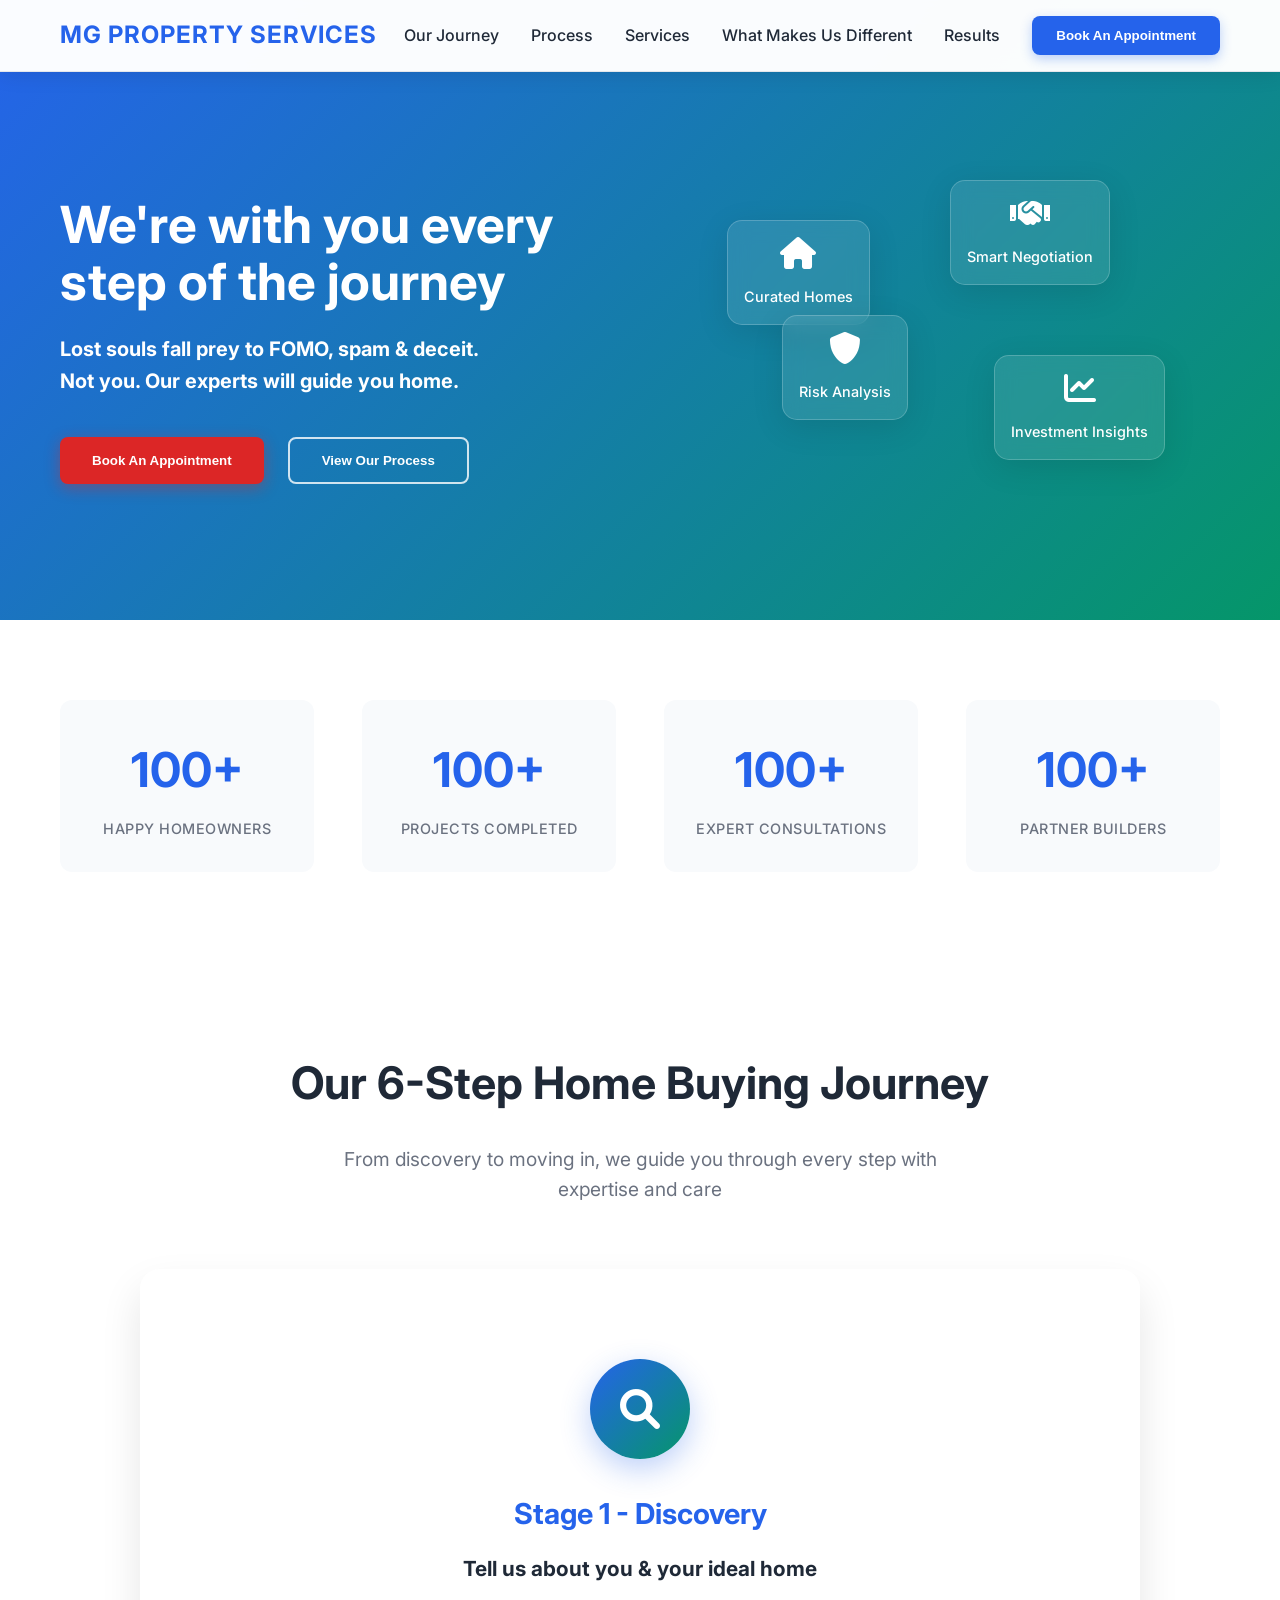
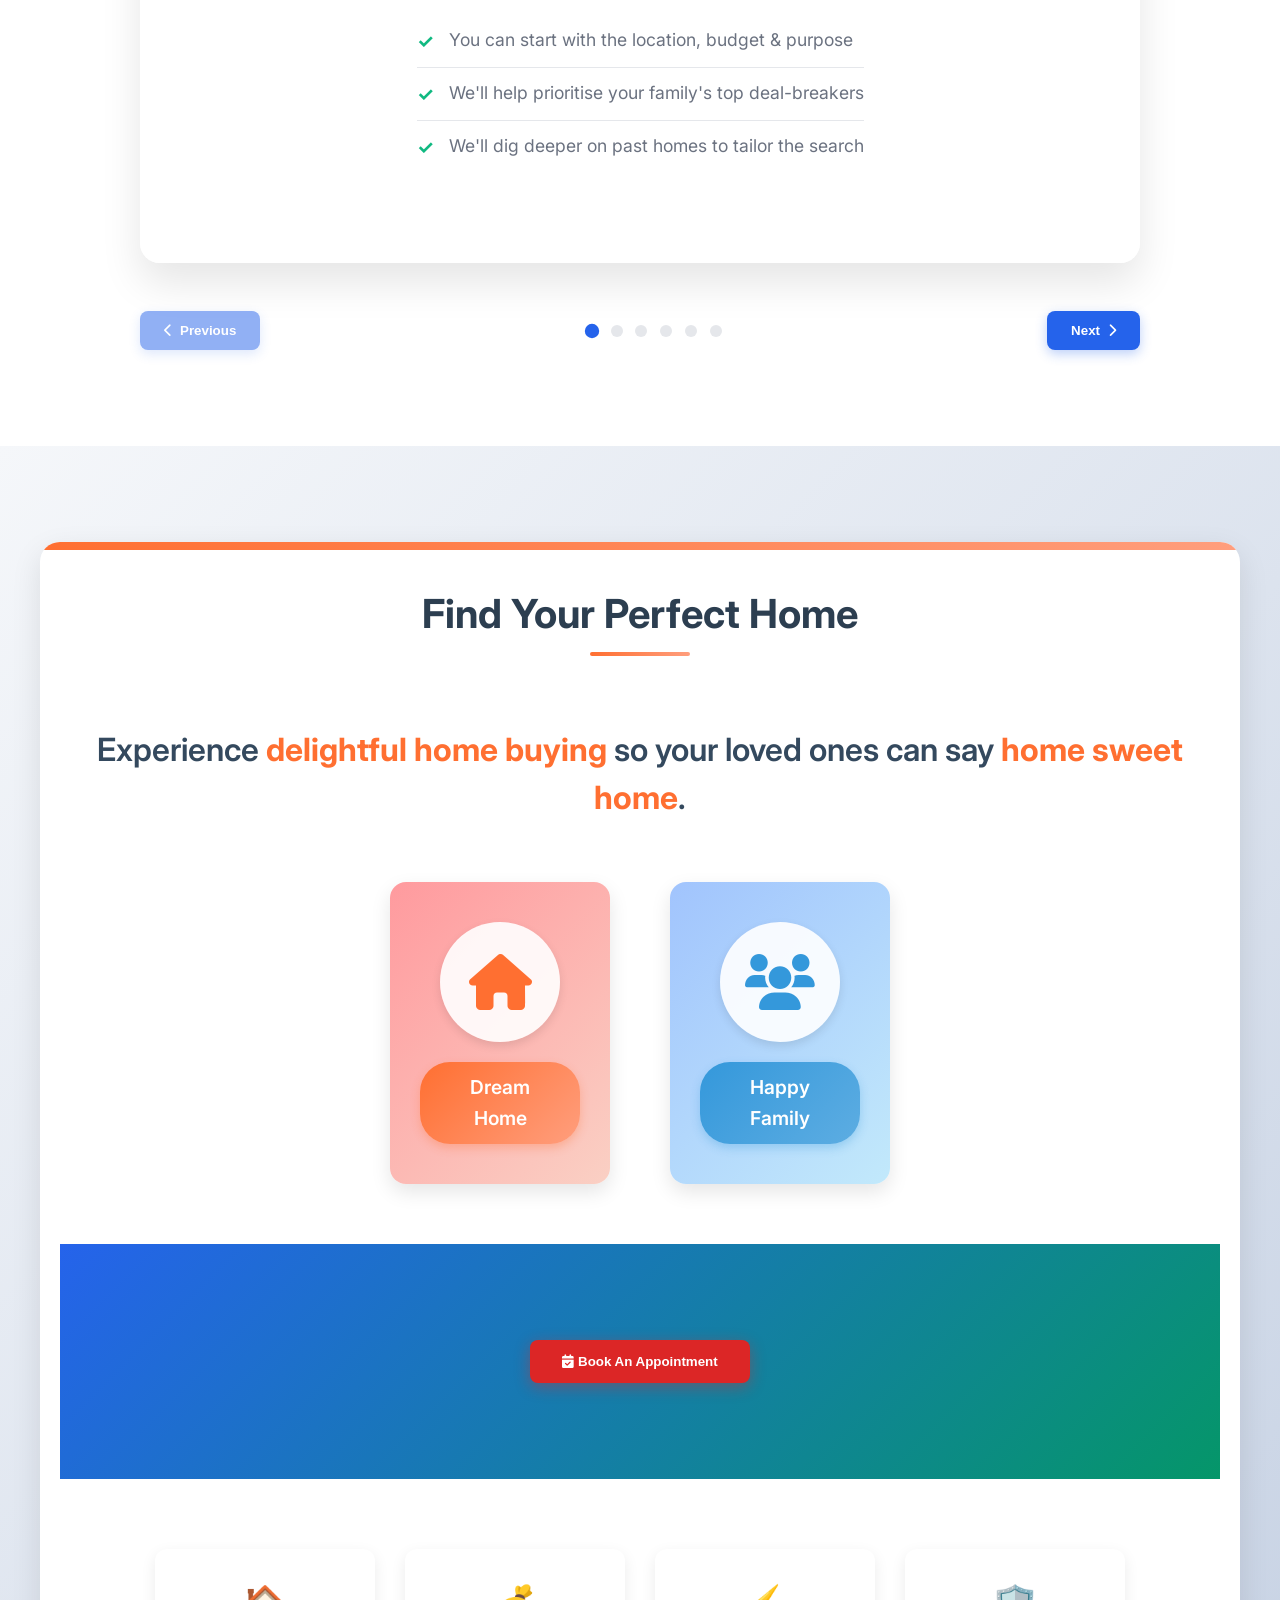
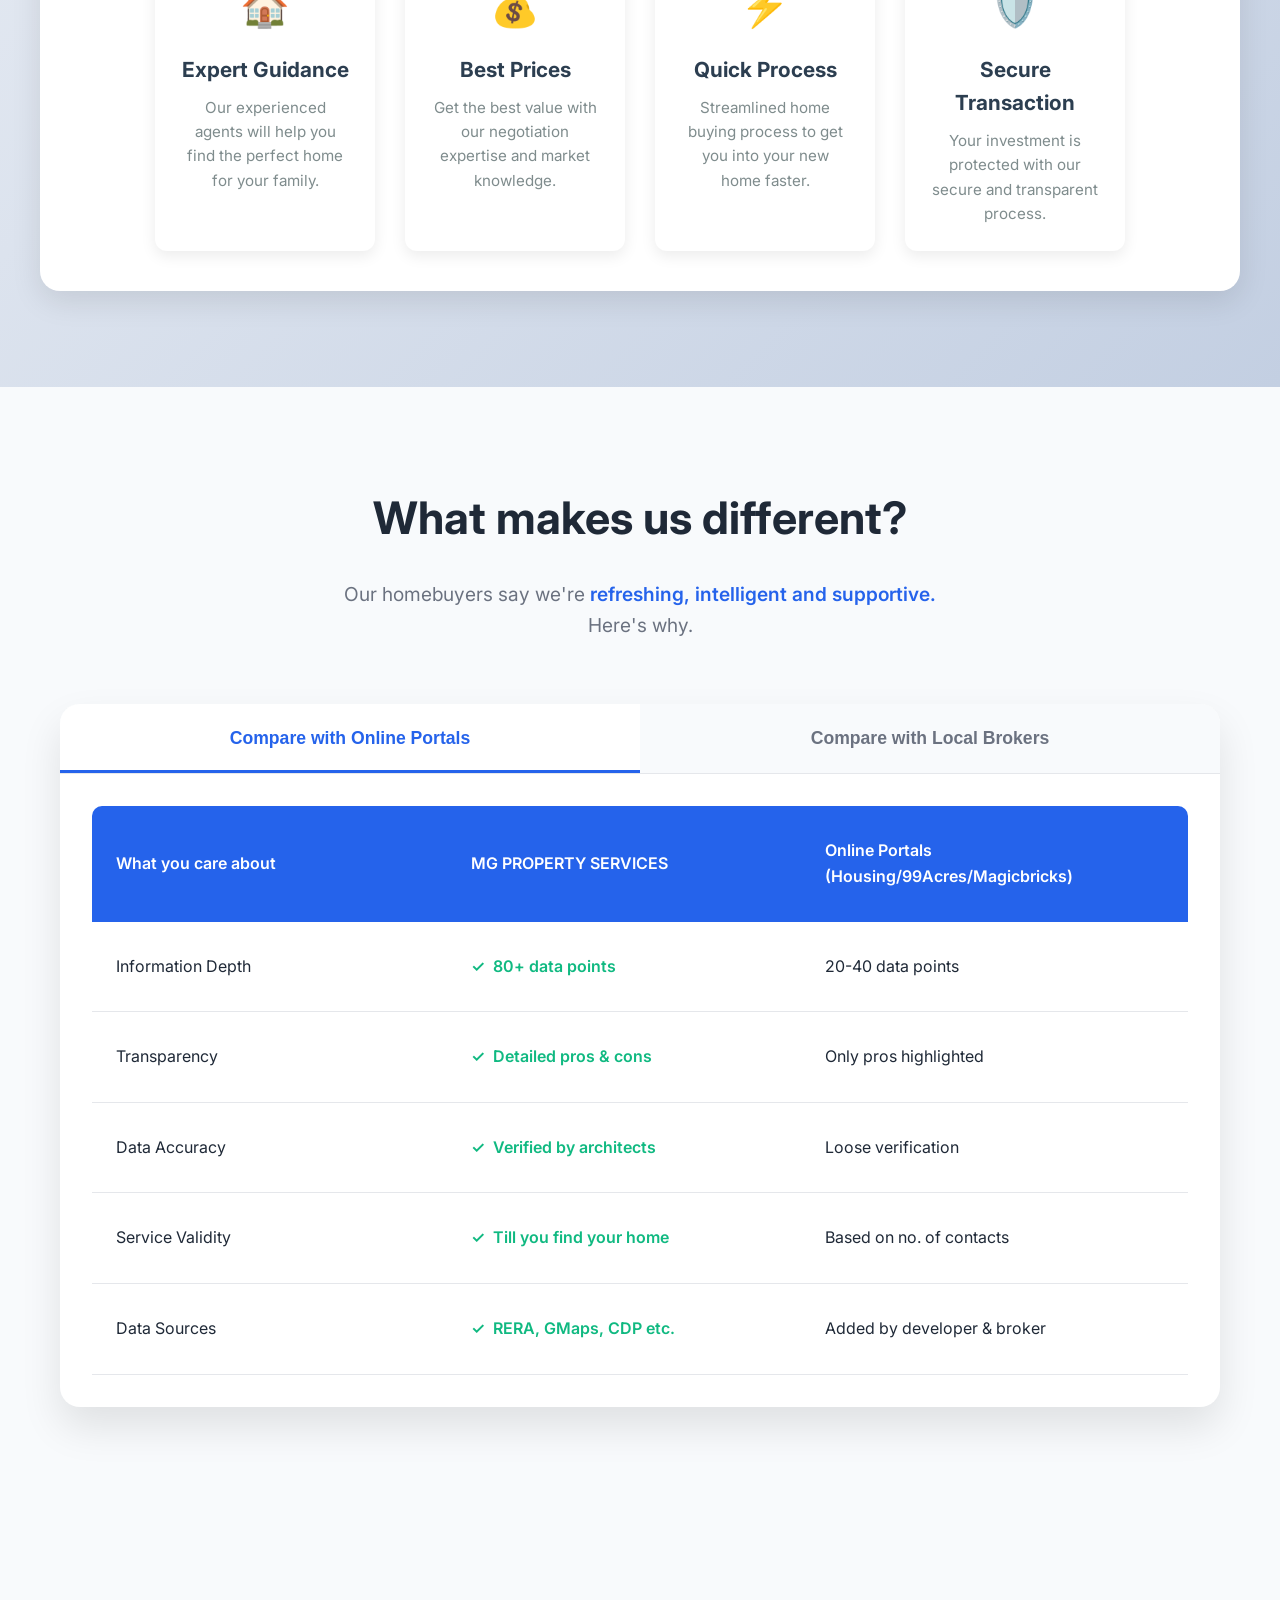
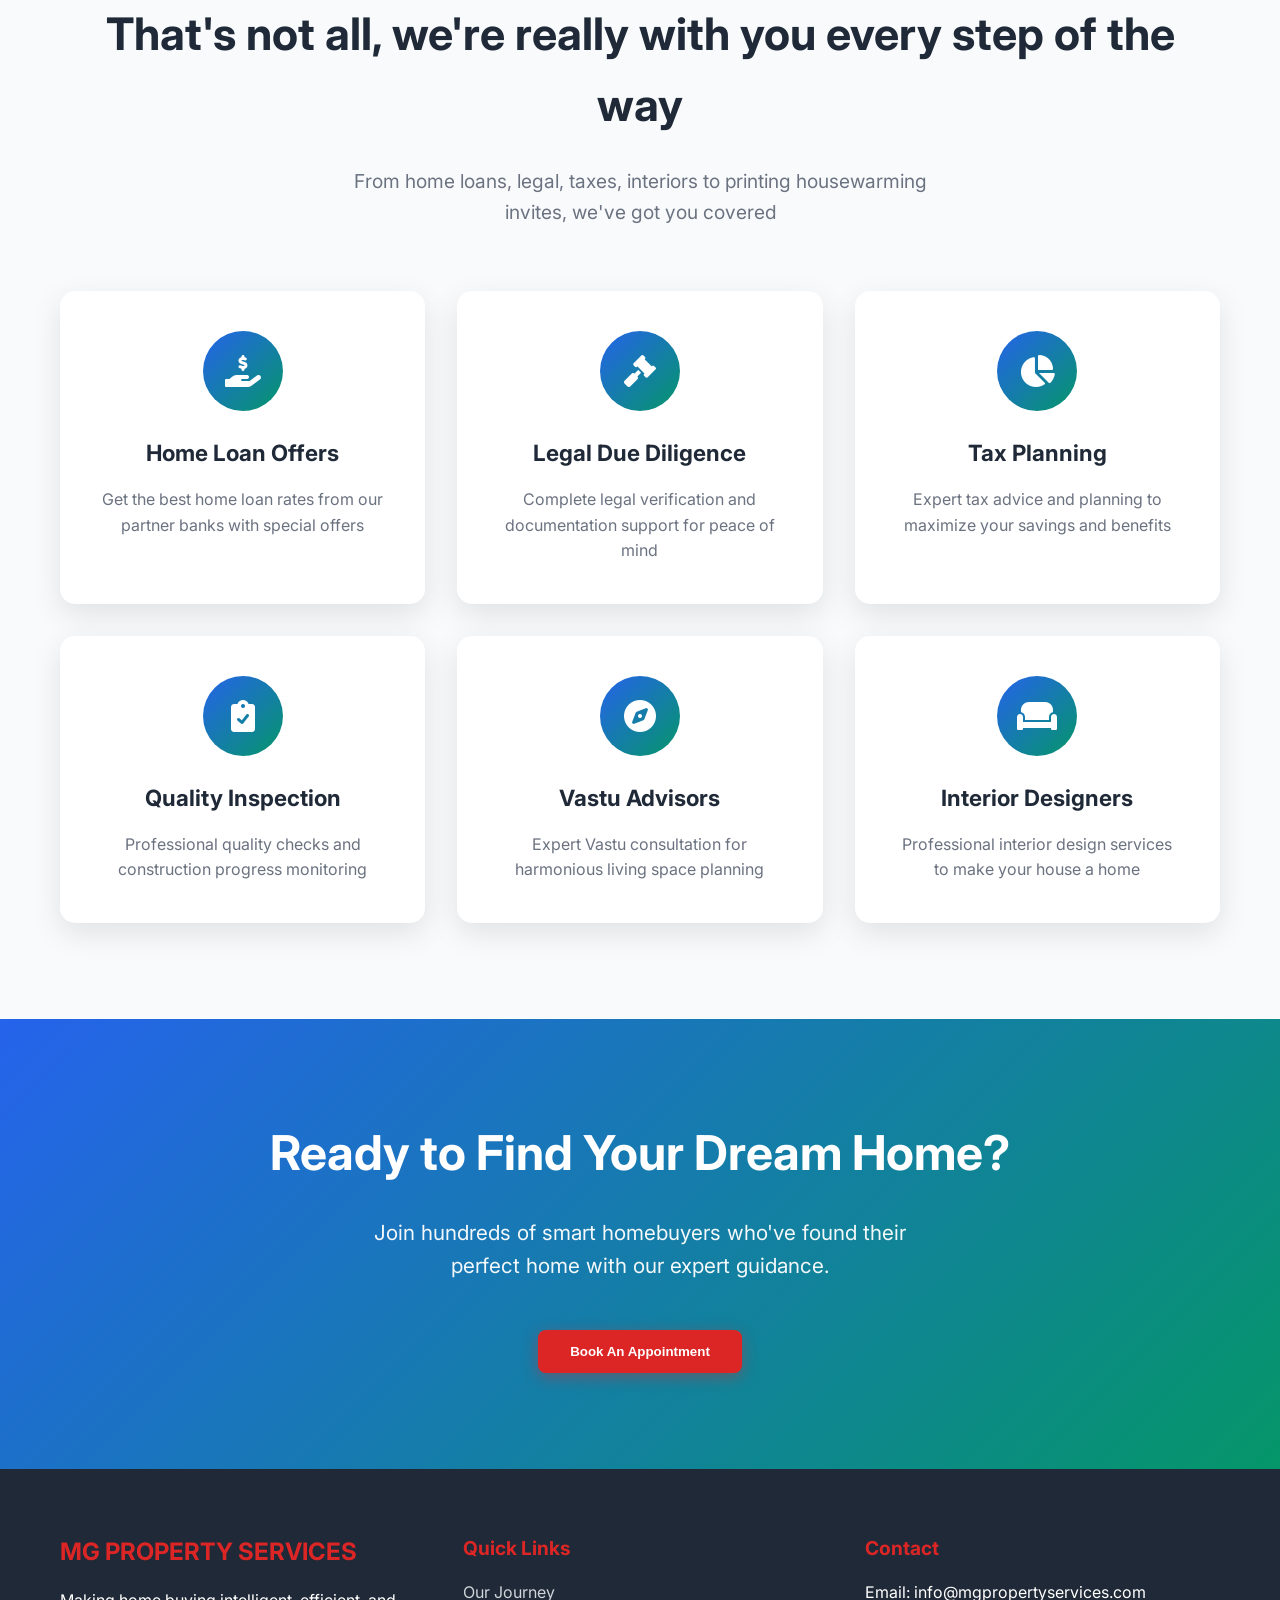
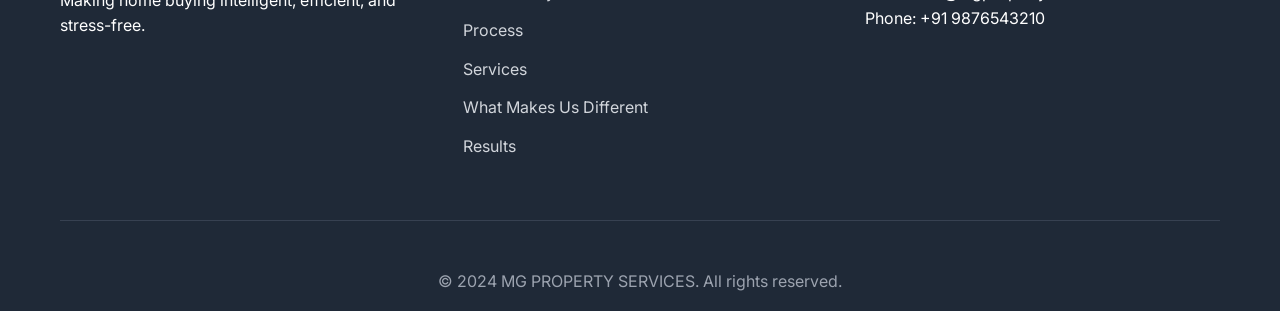
==== index.html @ f73dac8d "Add files via upload" ====
<!DOCTYPE html>
<html lang="en">
<head>
    <meta charset="UTF-8">
    <meta name="viewport" content="width=device-width, initial-scale=1.0">
    <title>MG Property Services | Intelligent Home Buying</title>
    <link rel="stylesheet" href="styles.css">
    <link href="https://fonts.googleapis.com/css2?family=Inter:wght@300;400;500;600;700&display=swap" rel="stylesheet">
    <link rel="stylesheet" href="https://cdnjs.cloudflare.com/ajax/libs/font-awesome/6.0.0/css/all.min.css">
</head>
<body>
    <!-- Navigation -->
    <nav class="navbar">
        <div class="nav-container">
            <div class="nav-logo">
                <span>MG PROPERTY SERVICES</span>
            </div>
            <div class="nav-menu">
                <a href="#journey" class="nav-link">Our Journey</a>
                <a href="#stages" class="nav-link">Process</a>
                <a href="#services" class="nav-link">Services</a>
                <a href="#difference" class="nav-link">What Makes Us Different</a>
                <a href="#metrics" class="nav-link">Results</a>
                <button class="nav-button" onclick="scrollToBooking()">Book An Appointment</button>
            </div>
            <div class="hamburger">
                <span></span>
                <span></span>
                <span></span>
            </div>
        </div>
    </nav>

    <!-- Hero Section -->
    <section class="hero">
        <div class="hero-container">
            <div class="hero-content">
                <h1 class="hero-title">
                    <strong>We're with you every step of the journey</strong>
                </h1>
                <p class="hero-subtitle">
                    <strong>Lost souls fall prey to FOMO, spam & deceit.<br>Not you. Our experts will guide you home.</strong>
                </p>
                <div class="hero-buttons">
                    <button class="btn-primary" onclick="scrollToBooking()">Book An Appointment</button>
                    <button class="btn-secondary" onclick="scrollToStages()">View Our Process</button>
                </div>
            </div>
            <div class="hero-visual">
                <div class="floating-elements">
                    <div class="floating-element element-1">
                        <i class="fas fa-home"></i>
                        <span>Curated Homes</span>
                    </div>
                    <div class="floating-element element-2">
                        <i class="fas fa-handshake"></i>
                        <span>Smart Negotiation</span>
                    </div>
                    <div class="floating-element element-3">
                        <i class="fas fa-shield-alt"></i>
                        <span>Risk Analysis</span>
                    </div>
                    <div class="floating-element element-4">
                        <i class="fas fa-chart-line"></i>
                        <span>Investment Insights</span>
                    </div>
                </div>
            </div>
        </div>
    </section>

    <!-- Trust Metrics -->
    <section id="metrics" class="trust-metrics">
        <div class="metrics-container">
            <div class="metric-item">
                <h3>100+</h3>
                <p>Happy Homeowners</p>
            </div>
            <div class="metric-item">
                <h3>100+</h3>
                <p>Projects Completed</p>
            </div>
            <div class="metric-item">
                <h3>100+</h3>
                <p>Expert Consultations</p>
            </div>
            <div class="metric-item">
                <h3>100+</h3>
                <p>Partner Builders</p>
            </div>
        </div>
    </section>

    <!-- Process Stages Section -->
    <section id="stages" class="stages-section">
        <div class="container">
            <div class="stages-header">
                <h2 class="section-title"><strong>Our 6-Step Home Buying Journey</strong></h2>
                <p class="section-subtitle">
                    From discovery to moving in, we guide you through every step with expertise and care
                </p>
            </div>

            <div class="stages-slider">
                <div class="slider-container">
                    <div class="slider-track">
                        <!-- Stage 1 -->
                        <div class="stage-card active">
                            <div class="stage-icon">
                                <i class="fas fa-search"></i>
                            </div>
                            <h3><strong>Stage 1 - Discovery</strong></h3>
                            <p><strong>Tell us about you & your ideal home</strong></p>
                            <ul>
                                <li>You can start with the location, budget & purpose</li>
                                <li>We'll help prioritise your family's top deal-breakers</li>
                                <li>We'll dig deeper on past homes to tailor the search</li>
                            </ul>
                        </div>

                        <!-- Stage 2 -->
                        <div class="stage-card">
                            <div class="stage-icon">
                                <i class="fas fa-list-alt"></i>
                            </div>
                            <h3><strong>Stage 2 - Shortlisting</strong></h3>
                            <p><strong>Cherry-pick from curated options</strong></p>
                            <ul>
                                <li>Explore homes sorted by location, builder & budget</li>
                                <li>Get insights on areas, return potential & floor plans</li>
                                <li>Cherry-pick the ones you like & book guided visits</li>
                            </ul>
                        </div>

                        <!-- Stage 3 -->
                        <div class="stage-card">
                            <div class="stage-icon">
                                <i class="fas fa-eye"></i>
                            </div>
                            <h3><strong>Stage 3 - Site visits</strong></h3>
                            <p><strong>Visit sites with our market wizards</strong></p>
                            <ul>
                                <li>Get free pick & drop services from your doorstep</li>
                                <li>Assess the project, builder & areas with our wizards</li>
                                <li>Get latest pricing, availability, offers & legal terms</li>
                            </ul>
                        </div>

                        <!-- Stage 4 -->
                        <div class="stage-card">
                            <div class="stage-icon">
                                <i class="fas fa-chart-bar"></i>
                            </div>
                            <h3><strong>Stage 4 - Analysis</strong></h3>
                            <p><strong>Foresee design, legal & financial risks</strong></p>
                            <ul>
                                <li>Spot what others overlook, including:</li>
                                <li>Lighting & Ventilation / Vastu Analysis</li>
                                <li>Builder Pedigree / Construction Delays</li>
                                <li>Hidden Costs / Legal Troubles</li>
                            </ul>
                        </div>

                        <!-- Stage 5 -->
                        <div class="stage-card">
                            <div class="stage-icon">
                                <i class="fas fa-handshake"></i>
                            </div>
                            <h3><strong>Stage 5 - Negotiation</strong></h3>
                            <p><strong>Negotiate & seal the deal confidently</strong></p>
                            <ul>
                                <li>Armed with insights & risk assessments, we will:</li>
                                <li>Negotiate on your behalf</li>
                                <li>Secure the best possible offer</li>
                                <li>Ensure you book with total peace of mind</li>
                            </ul>
                        </div>

                        <!-- Stage 6 -->
                        <div class="stage-card">
                            <div class="stage-icon">
                                <i class="fas fa-home"></i>
                            </div>
                            <h3><strong>Stage 6 - Home sweet Home</strong></h3>
                            <p><strong>Connect with financial & legal experts</strong></p>
                            <ul>
                                <li>Our trusted experts handle:</li>
                                <li>Title and encumbrance checks</li>
                                <li>Agreement reviews</li>
                                <li>Loan offers & more</li>
                            </ul>
                        </div>
                    </div>
                </div>

                <div class="slider-controls">
                    <button class="slider-btn prev-btn">
                        <i class="fas fa-chevron-left"></i> Previous
                    </button>
                    
                    <div class="slider-dots">
                        <span class="dot active" data-slide="0"></span>
                        <span class="dot" data-slide="1"></span>
                        <span class="dot" data-slide="2"></span>
                        <span class="dot" data-slide="3"></span>
                        <span class="dot" data-slide="4"></span>
                        <span class="dot" data-slide="5"></span>
                    </div>
                    
                    <button class="slider-btn next-btn">
                        Next <i class="fas fa-chevron-right"></i>
                    </button>
                </div>
            </div>
        </div>
    </section>

    <!-- Home Buying Experience Section -->
    <section class="home-experience-section">
        <div class="container">
            <h1><strong>Find Your Perfect Home</strong></h1>
            
            <div class="main-text">
                Experience <span class="highlight">delightful home buying</span> so your loved ones can say <span class="highlight">home sweet home</span>.
            </div>
            
            <div class="icons-section">
                <!-- Dream Home Card -->
                <div class="dream-home-card">
                    <div class="dream-home-icon">
                        <i class="fas fa-home"></i>
                    </div>
                    <div class="dream-home-label">Dream Home</div>
                </div>
                
                <!-- Happy Family Card -->
                <div class="happy-family-card">
                    <div class="happy-family-icon">
                        <i class="fas fa-users"></i>
                    </div>
                    <div class="happy-family-label">Happy Family</div>
                </div>
            </div>
            
            <div class="cta-section">
                <button class="btn-primary large" onclick="scrollToBooking()">
                    <i class="fas fa-calendar-check"></i> Book An Appointment
                </button>
            </div>
            
            <div class="benefits">
                <div class="benefit-card">
                    <div class="benefit-icon">🏠</div>
                    <h3><strong>Expert Guidance</strong></h3>
                    <p>Our experienced agents will help you find the perfect home for your family.</p>
                </div>
                
                <div class="benefit-card">
                    <div class="benefit-icon">💰</div>
                    <h3><strong>Best Prices</strong></h3>
                    <p>Get the best value with our negotiation expertise and market knowledge.</p>
                </div>
                
                <div class="benefit-card">
                    <div class="benefit-icon">⚡</div>
                    <h3><strong>Quick Process</strong></h3>
                    <p>Streamlined home buying process to get you into your new home faster.</p>
                </div>
                
                <div class="benefit-card">
                    <div class="benefit-icon">🛡️</div>
                    <h3><strong>Secure Transaction</strong></h3>
                    <p>Your investment is protected with our secure and transparent process.</p>
                </div>
            </div>
        </div>
    </section>

    <!-- What Makes Us Different -->
    <section id="difference" class="difference-section">
        <div class="container">
            <div class="difference-header">
                <h2 class="section-title"><strong>What makes us different?</strong></h2>
                <p class="section-subtitle">
                    Our homebuyers say we're <span class="highlight-text">refreshing, intelligent and supportive.</span> Here's why.
                </p>
            </div>

            <div class="comparison-tabs">
                <div class="tab-buttons">
                    <button class="tab-btn active" data-tab="online-portals">Compare with Online Portals</button>
                    <button class="tab-btn" data-tab="local-brokers">Compare with Local Brokers</button>
                </div>

                <!-- Online Portals Comparison -->
                <div class="tab-content active" id="online-portals">
                    <div class="comparison-table">
                        <div class="table-header">
                            <div class="table-cell">What you care about</div>
                            <div class="table-cell">MG PROPERTY SERVICES</div>
                            <div class="table-cell">Online Portals (Housing/99Acres/Magicbricks)</div>
                        </div>
                        <div class="table-row">
                            <div class="table-cell">Information Depth</div>
                            <div class="table-cell highlight">80+ data points</div>
                            <div class="table-cell">20-40 data points</div>
                        </div>
                        <div class="table-row">
                            <div class="table-cell">Transparency</div>
                            <div class="table-cell highlight">Detailed pros & cons</div>
                            <div class="table-cell">Only pros highlighted</div>
                        </div>
                        <div class="table-row">
                            <div class="table-cell">Data Accuracy</div>
                            <div class="table-cell highlight">Verified by architects</div>
                            <div class="table-cell">Loose verification</div>
                        </div>
                        <div class="table-row">
                            <div class="table-cell">Service Validity</div>
                            <div class="table-cell highlight">Till you find your home</div>
                            <div class="table-cell">Based on no. of contacts</div>
                        </div>
                        <div class="table-row">
                            <div class="table-cell">Data Sources</div>
                            <div class="table-cell highlight">RERA, GMaps, CDP etc.</div>
                            <div class="table-cell">Added by developer & broker</div>
                        </div>
                    </div>
                </div>

                <!-- Local Brokers Comparison -->
                <div class="tab-content" id="local-brokers">
                    <div class="comparison-table">
                        <div class="table-header">
                            <div class="table-cell">What you care about</div>
                            <div class="table-cell">MG PROPERTY SERVICES</div>
                            <div class="table-cell">Local Brokers</div>
                        </div>
                        <div class="table-row">
                            <div class="table-cell">Sales Practices</div>
                            <div class="table-cell highlight">Consultative, no pressure</div>
                            <div class="table-cell">High pressure sales tactics</div>
                        </div>
                        <div class="table-row">
                            <div class="table-cell">Transparency</div>
                            <div class="table-cell highlight">Detailed pros & cons</div>
                            <div class="table-cell">Only pros highlighted</div>
                        </div>
                        <div class="table-row">
                            <div class="table-cell">Project Curation</div>
                            <div class="table-cell highlight">Based on 20+ factors</div>
                            <div class="table-cell">Not curated</div>
                        </div>
                        <div class="table-row">
                            <div class="table-cell">Spam</div>
                            <div class="table-cell highlight">No spam</div>
                            <div class="table-cell">High spamming until closure</div>
                        </div>
                        <div class="table-row">
                            <div class="table-cell">Post sales support</div>
                            <div class="table-cell highlight">End-to-end support</div>
                            <div class="table-cell">None</div>
                        </div>
                        <div class="table-row">
                            <div class="table-cell">Site Visits</div>
                            <div class="table-cell highlight">Assisted by on-ground market experts</div>
                            <div class="table-cell">No market expertise</div>
                        </div>
                        <div class="table-row">
                            <div class="table-cell">Negotiation</div>
                            <div class="table-cell highlight">High leverage via insights</div>
                            <div class="table-cell">No insights to leverage</div>
                        </div>
                        <div class="table-row">
                            <div class="table-cell">In-Depth Reports</div>
                            <div class="table-cell highlight">2 complimentary Peace of Mind Reports</div>
                            <div class="table-cell">None</div>
                        </div>
                        <div class="table-row">
                            <div class="table-cell">Advisor</div>
                            <div class="table-cell highlight">Trained architects</div>
                            <div class="table-cell">Local sales people</div>
                        </div>
                    </div>
                </div>
            </div>
        </div>
    </section>

    <!-- Additional Services -->
    <section id="services" class="services-section">
        <div class="container">
            <div class="services-header">
                <h2 class="section-title"><strong>That's not all, we're really with you every step of the way</strong></h2>
                <p class="section-subtitle">
                    From home loans, legal, taxes, interiors to printing housewarming invites, we've got you covered
                </p>
            </div>
            
            <div class="services-grid">
                <div class="service-card">
                    <div class="service-icon">
                        <i class="fas fa-hand-holding-usd"></i>
                    </div>
                    <h3><strong>Home Loan Offers</strong></h3>
                    <p>Get the best home loan rates from our partner banks with special offers</p>
                </div>
                
                <div class="service-card">
                    <div class="service-icon">
                        <i class="fas fa-gavel"></i>
                    </div>
                    <h3><strong>Legal Due Diligence</strong></h3>
                    <p>Complete legal verification and documentation support for peace of mind</p>
                </div>
                
                <div class="service-card">
                    <div class="service-icon">
                        <i class="fas fa-chart-pie"></i>
                    </div>
                    <h3><strong>Tax Planning</strong></h3>
                    <p>Expert tax advice and planning to maximize your savings and benefits</p>
                </div>
                
                <div class="service-card">
                    <div class="service-icon">
                        <i class="fas fa-clipboard-check"></i>
                    </div>
                    <h3><strong>Quality Inspection</strong></h3>
                    <p>Professional quality checks and construction progress monitoring</p>
                </div>
                
                <div class="service-card">
                    <div class="service-icon">
                        <i class="fas fa-compass"></i>
                    </div>
                    <h3><strong>Vastu Advisors</strong></h3>
                    <p>Expert Vastu consultation for harmonious living space planning</p>
                </div>
                
                <div class="service-card">
                    <div class="service-icon">
                        <i class="fas fa-couch"></i>
                    </div>
                    <h3><strong>Interior Designers</strong></h3>
                    <p>Professional interior design services to make your house a home</p>
                </div>
            </div>
        </div>
    </section>

    <!-- CTA Section -->
    <section class="cta-section">
        <div class="container">
            <h2><strong>Ready to Find Your Dream Home?</strong></h2>
            <p>Join hundreds of smart homebuyers who've found their perfect home with our expert guidance.</p>
            <button class="btn-primary large" onclick="scrollToBooking()">Book An Appointment</button>
        </div>
    </section>

    <!-- Footer -->
    <footer class="footer">
        <div class="container">
            <div class="footer-content">
                <div class="footer-section">
                    <h3>MG PROPERTY SERVICES</h3>
                    <p>Making home buying intelligent, efficient, and stress-free.</p>
                </div>
                <div class="footer-section">
                    <h4>Quick Links</h4>
                    <a href="#journey">Our Journey</a>
                    <a href="#stages">Process</a>
                    <a href="#services">Services</a>
                    <a href="#difference">What Makes Us Different</a>
                    <a href="#metrics">Results</a>
                </div>
                <div class="footer-section">
                    <h4>Contact</h4>
                    <p>Email: info@mgpropertyservices.com</p>
                    <p>Phone: +91 9876543210</p>
                </div>
            </div>
            <div class="footer-bottom">
                <p>&copy; 2024 MG PROPERTY SERVICES. All rights reserved.</p>
            </div>
        </div>
    </footer>

    <!-- Booking Modal -->
    <div id="bookingModal" class="modal">
        <div class="modal-content">
            <span class="close">&times;</span>
            <h2><strong>Start Your Home Buying Journey</strong></h2>
            <form id="bookingForm">
                <div class="form-group">
                    <input type="text" placeholder="Full Name" required>
                </div>
                <div class="form-group">
                    <input type="email" placeholder="Email Address" required>
                </div>
                <div class="form-group">
                    <input type="tel" placeholder="Phone Number" required>
                </div>
                <div class="form-group">
                    <select required>
                        <option value="">Preferred Budget Range</option>
                        <option value="50-80">50-80 Lakhs</option>
                        <option value="80-1.2">80 Lakhs - 1.2 Cr</option>
                        <option value="1.2-2">1.2 - 2 Cr</option>
                        <option value="2+">2 Cr+</option>
                    </select>
                </div>
                <div class="form-group">
                    <select required>
                        <option value="">Preferred Location</option>
                        <option value="whitefield">Whitefield</option>
                        <option value="sarjapur">Sarjapur Road</option>
                        <option value="electronic-city">Electronic City</option>
                        <option value="hebbal">Hebbal</option>
                        <option value="other">Other Areas</option>
                    </select>
                </div>
                <button type="submit" class="btn-primary">Start My Journey</button>
            </form>
        </div>
    </div>

    <script src="script.js"></script>
</body>
</html>
---- styles.css ----
* {
    margin: 0;
    padding: 0;
    box-sizing: border-box;
}

:root {
    --primary: #2563eb;
    --primary-dark: #1d4ed8;
    --secondary: #059669;
    --accent: #dc2626;
    --dark: #1f2937;
    --light: #f8fafc;
    --gray: #6b7280;
    --border: #e5e7eb;
    --success: #10b981;
}

body {
    font-family: 'Inter', sans-serif;
    line-height: 1.6;
    color: var(--dark);
    background: var(--light);
    overflow-x: hidden;
}

.container {
    max-width: 1200px;
    margin: 0 auto;
    padding: 0 20px;
}

/* Navigation */
.navbar {
    position: fixed;
    top: 0;
    width: 100%;
    background: rgba(255, 255, 255, 0.98);
    backdrop-filter: blur(10px);
    z-index: 1000;
    padding: 1rem 0;
    box-shadow: 0 2px 20px rgba(0,0,0,0.1);
    border-bottom: 1px solid var(--border);
    transform: translateY(0);
    transition: all 0.3s ease;
}

.navbar.hidden {
    transform: translateY(-100%);
}

.nav-container {
    max-width: 1200px;
    margin: 0 auto;
    padding: 0 20px;
    display: flex;
    justify-content: space-between;
    align-items: center;
}

.nav-logo {
    font-weight: 700;
    font-size: 1.5rem;
    color: var(--primary);
    text-transform: uppercase;
    letter-spacing: 1px;
}

.nav-menu {
    display: flex;
    align-items: center;
    gap: 2rem;
}

.nav-link {
    text-decoration: none;
    color: var(--dark);
    font-weight: 500;
    transition: color 0.3s;
    position: relative;
}

.nav-link:hover {
    color: var(--primary);
}

.nav-link::after {
    content: '';
    position: absolute;
    bottom: -5px;
    left: 0;
    width: 0;
    height: 2px;
    background: var(--primary);
    transition: width 0.3s;
}

.nav-link:hover::after {
    width: 100%;
}

.nav-button {
    background: var(--primary);
    color: white;
    border: none;
    padding: 12px 24px;
    border-radius: 8px;
    font-weight: 600;
    cursor: pointer;
    transition: all 0.3s;
    box-shadow: 0 4px 12px rgba(37, 99, 235, 0.3);
}

.nav-button:hover {
    background: var(--primary-dark);
    transform: translateY(-2px);
    box-shadow: 0 6px 20px rgba(37, 99, 235, 0.4);
}

.hamburger {
    display: none;
    flex-direction: column;
    cursor: pointer;
}

.hamburger span {
    width: 25px;
    height: 3px;
    background: var(--dark);
    margin: 3px 0;
    transition: 0.3s;
}

/* Hero Section */
.hero {
    padding: 140px 0 80px;
    background: linear-gradient(135deg, var(--primary) 0%, var(--secondary) 100%);
    color: white;
    position: relative;
    overflow: hidden;
}

.hero-container {
    max-width: 1200px;
    margin: 0 auto;
    padding: 0 20px;
    display: grid;
    grid-template-columns: 1fr 1fr;
    gap: 4rem;
    align-items: center;
    position: relative;
    z-index: 1;
}

.hero-title {
    font-size: 3.2rem;
    font-weight: 700;
    line-height: 1.1;
    margin-bottom: 1.5rem;
    animation: slideInLeft 1s ease-out;
}

.hero-subtitle {
    font-size: 1.25rem;
    margin-bottom: 2.5rem;
    opacity: 0.95;
    line-height: 1.6;
    animation: slideInLeft 1s ease-out 0.2s both;
}

.hero-buttons {
    display: flex;
    gap: 1.5rem;
    flex-wrap: wrap;
    animation: slideInLeft 1s ease-out 0.4s both;
}

.btn-primary {
    background: var(--accent);
    color: white;
    border: none;
    padding: 14px 32px;
    border-radius: 8px;
    font-weight: 600;
    cursor: pointer;
    transition: all 0.3s;
    box-shadow: 0 4px 15px rgba(220, 38, 38, 0.4);
}

.btn-primary:hover {
    background: #b91c1c;
    transform: translateY(-3px);
    box-shadow: 0 8px 25px rgba(220, 38, 38, 0.5);
}

.btn-secondary {
    background: transparent;
    color: white;
    border: 2px solid rgba(255, 255, 255, 0.8);
    padding: 14px 32px;
    border-radius: 8px;
    font-weight: 600;
    cursor: pointer;
    transition: all 0.3s;
}

.btn-secondary:hover {
    background: white;
    color: var(--primary);
    transform: translateY(-3px);
    box-shadow: 0 8px 25px rgba(255, 255, 255, 0.3);
}

/* Hero Visual with Floating Elements */
.hero-visual {
    position: relative;
    height: 400px;
    display: flex;
    align-items: center;
    justify-content: center;
}

.floating-elements {
    position: relative;
    width: 100%;
    height: 100%;
}

.floating-element {
    position: absolute;
    background: rgba(255, 255, 255, 0.1);
    backdrop-filter: blur(10px);
    border: 1px solid rgba(255, 255, 255, 0.2);
    border-radius: 15px;
    padding: 1rem;
    display: flex;
    flex-direction: column;
    align-items: center;
    gap: 0.5rem;
    color: white;
    text-align: center;
    min-width: 120px;
    animation: float 6s ease-in-out infinite;
    box-shadow: 0 8px 32px rgba(0, 0, 0, 0.1);
}

.floating-element i {
    font-size: 2rem;
    margin-bottom: 0.5rem;
}

.floating-element span {
    font-size: 0.9rem;
    font-weight: 500;
}

.element-1 {
    top: 20%;
    left: 10%;
    animation-delay: 0s;
}

.element-2 {
    top: 10%;
    right: 20%;
    animation-delay: 1s;
}

.element-3 {
    bottom: 30%;
    left: 20%;
    animation-delay: 2s;
}

.element-4 {
    bottom: 20%;
    right: 10%;
    animation-delay: 3s;
}

@keyframes float {
    0%, 100% {
        transform: translateY(0px) rotate(0deg);
    }
    50% {
        transform: translateY(-20px) rotate(5deg);
    }
}

/* Trust Metrics */
.trust-metrics {
    padding: 5rem 0;
    background: white;
}

.metrics-container {
    max-width: 1200px;
    margin: 0 auto;
    padding: 0 20px;
    display: grid;
    grid-template-columns: repeat(auto-fit, minmax(200px, 1fr));
    gap: 3rem;
    text-align: center;
}

.metric-item {
    padding: 2rem 1rem;
    border-radius: 12px;
    background: var(--light);
    transition: all 0.3s ease;
    opacity: 0;
    transform: translateY(30px);
}

.metric-item.animated {
    opacity: 1;
    transform: translateY(0);
}

.metric-item:hover {
    transform: translateY(-5px);
    box-shadow: 0 10px 30px rgba(0,0,0,0.1);
}

.metric-item h3 {
    font-size: 3rem;
    color: var(--primary);
    margin-bottom: 0.5rem;
    font-weight: 700;
}

.metric-item p {
    color: var(--gray);
    font-weight: 500;
    text-transform: uppercase;
    letter-spacing: 0.5px;
    font-size: 0.9rem;
}

/* Stages Section */
.stages-section {
    padding: 6rem 0;
    background: white;
}

.stages-header {
    text-align: center;
    margin-bottom: 4rem;
}

.section-title {
    font-size: 2.8rem;
    color: var(--dark);
    margin-bottom: 1.5rem;
    font-weight: 700;
}

.section-subtitle {
    font-size: 1.2rem;
    color: var(--gray);
    max-width: 600px;
    margin: 0 auto;
}

/* Stages Slider */
.stages-slider {
    position: relative;
    max-width: 1000px;
    margin: 0 auto;
}

.slider-container {
    overflow: hidden;
    border-radius: 20px;
    box-shadow: 0 20px 40px rgba(0,0,0,0.1);
    background: white;
}

.slider-track {
    display: flex;
    transition: transform 0.5s cubic-bezier(0.4, 0, 0.2, 1);
}

.stage-card {
    flex: 0 0 100%;
    padding: 4rem 3rem;
    text-align: center;
    background: white;
    opacity: 0;
    transform: translateX(50px);
    transition: all 0.5s ease;
    min-height: 500px;
    display: flex;
    flex-direction: column;
    justify-content: center;
    align-items: center;
}

.stage-card.active {
    opacity: 1;
    transform: translateX(0);
}

.stage-icon {
    width: 100px;
    height: 100px;
    background: linear-gradient(135deg, var(--primary), var(--secondary));
    border-radius: 50%;
    display: flex;
    align-items: center;
    justify-content: center;
    margin: 0 auto 2rem;
    font-size: 2.5rem;
    color: white;
    box-shadow: 0 10px 30px rgba(37, 99, 235, 0.3);
    transition: all 0.3s ease;
}

.stage-card.active .stage-icon {
    animation: bounceIn 0.6s ease;
}

.stage-card h3 {
    font-size: 1.8rem;
    color: var(--primary);
    margin-bottom: 1rem;
    font-weight: 700;
}

.stage-card p {
    font-size: 1.3rem;
    color: var(--dark);
    margin-bottom: 2rem;
    font-weight: 600;
    line-height: 1.4;
}

.stage-card ul {
    list-style: none;
    text-align: left;
    max-width: 500px;
    margin: 0 auto;
}

.stage-card li {
    padding: 0.8rem 0;
    border-bottom: 1px solid var(--border);
    color: var(--gray);
    font-size: 1.1rem;
    line-height: 1.5;
    position: relative;
    padding-left: 2rem;
}

.stage-card li:before {
    content: '✓';
    position: absolute;
    left: 0;
    color: var(--success);
    font-weight: bold;
    font-size: 1.2rem;
}

.stage-card li:last-child {
    border-bottom: none;
}

/* Slider Controls */
.slider-controls {
    display: flex;
    align-items: center;
    justify-content: space-between;
    margin-top: 3rem;
    gap: 2rem;
}

.slider-btn {
    background: var(--primary);
    color: white;
    border: none;
    padding: 12px 24px;
    border-radius: 8px;
    font-weight: 600;
    cursor: pointer;
    transition: all 0.3s;
    display: flex;
    align-items: center;
    gap: 0.5rem;
    box-shadow: 0 4px 12px rgba(37, 99, 235, 0.3);
}

.slider-btn:hover {
    background: var(--primary-dark);
    transform: translateY(-2px);
    box-shadow: 0 6px 20px rgba(37, 99, 235, 0.4);
}

.slider-btn:disabled {
    opacity: 0.5;
    cursor: not-allowed;
    transform: none;
}

.slider-dots {
    display: flex;
    gap: 0.8rem;
}

.dot {
    width: 12px;
    height: 12px;
    border-radius: 50%;
    background: var(--border);
    cursor: pointer;
    transition: all 0.3s;
}

.dot.active {
    background: var(--primary);
    transform: scale(1.2);
}

@keyframes bounceIn {
    0% {
        transform: scale(0.3);
        opacity: 0;
    }
    50% {
        transform: scale(1.05);
    }
    70% {
        transform: scale(0.9);
    }
    100% {
        transform: scale(1);
        opacity: 1;
    }
}

/* Home Buying Experience Section */
.home-experience-section {
    padding: 6rem 0;
    background: linear-gradient(135deg, #f5f7fa 0%, #c3cfe2 100%);
    text-align: center;
    position: relative;
    overflow: hidden;
}

.home-experience-section .container {
    max-width: 1200px;
    width: 100%;
    text-align: center;
    padding: 40px 20px;
    background-color: white;
    border-radius: 20px;
    box-shadow: 0 10px 30px rgba(0, 0, 0, 0.1);
    position: relative;
    overflow: hidden;
}

.home-experience-section .container::before {
    content: '';
    position: absolute;
    top: 0;
    left: 0;
    width: 100%;
    height: 8px;
    background: linear-gradient(90deg, #ff6f31, #ff9e7d);
}

.home-experience-section h1 {
    font-size: 2.5rem;
    font-weight: 700;
    margin-bottom: 40px;
    color: #2c3e50;
    position: relative;
    display: inline-block;
}

.home-experience-section h1::after {
    content: '';
    position: absolute;
    bottom: -10px;
    left: 50%;
    transform: translateX(-50%);
    width: 100px;
    height: 4px;
    background: linear-gradient(90deg, #ff6f31, #ff9e7d);
    border-radius: 2px;
}

.home-experience-section .main-text {
    font-size: 2rem;
    font-weight: 600;
    margin: 40px 0 60px;
    color: #34495e;
    line-height: 1.5;
    padding: 0 20px;
}

.home-experience-section .highlight {
    color: #ff6f31;
    font-weight: 700;
}

.home-experience-section .icons-section {
    display: flex;
    justify-content: center;
    flex-wrap: wrap;
    gap: 60px;
    margin: 40px 0;
}

/* Dream Home Icon Card */
.dream-home-card {
    position: relative;
    width: 100%;
    max-width: 220px;
    padding: 40px 30px;
    border-radius: 16px;
    box-shadow: 0 8px 20px rgba(0, 0, 0, 0.1);
    transition: transform 0.3s ease, box-shadow 0.3s ease;
    background: linear-gradient(135deg, #ff9a9e 0%, #fad0c4 100%);
    display: flex;
    flex-direction: column;
    align-items: center;
    justify-content: center;
}

.dream-home-card:hover {
    transform: translateY(-5px);
    box-shadow: 0 12px 25px rgba(0, 0, 0, 0.15);
}

.dream-home-icon {
    width: 120px;
    height: 120px;
    background: rgba(255, 255, 255, 0.9);
    border-radius: 50%;
    display: flex;
    align-items: center;
    justify-content: center;
    font-size: 3.5rem;
    color: #ff6f31;
    box-shadow: 0 4px 10px rgba(0, 0, 0, 0.1);
    margin-bottom: 20px;
}

.dream-home-label {
    background: linear-gradient(135deg, #ff6f31, #ff9e7d);
    color: white;
    padding: 10px 25px;
    border-radius: 30px;
    font-weight: 600;
    font-size: 1.2rem;
    box-shadow: 0 4px 10px rgba(255, 111, 49, 0.3);
}

/* Happy Family Icon Card */
.happy-family-card {
    position: relative;
    width: 100%;
    max-width: 220px;
    padding: 40px 30px;
    border-radius: 16px;
    box-shadow: 0 8px 20px rgba(0, 0, 0, 0.1);
    transition: transform 0.3s ease, box-shadow 0.3s ease;
    background: linear-gradient(135deg, #a1c4fd 0%, #c2e9fb 100%);
    display: flex;
    flex-direction: column;
    align-items: center;
    justify-content: center;
}

.happy-family-card:hover {
    transform: translateY(-5px);
    box-shadow: 0 12px 25px rgba(0, 0, 0, 0.15);
}

.happy-family-icon {
    width: 120px;
    height: 120px;
    background: rgba(255, 255, 255, 0.9);
    border-radius: 50%;
    display: flex;
    align-items: center;
    justify-content: center;
    font-size: 3.5rem;
    color: #3498db;
    box-shadow: 0 4px 10px rgba(0, 0, 0, 0.1);
    margin-bottom: 20px;
}

.happy-family-label {
    background: linear-gradient(135deg, #3498db, #5dade2);
    color: white;
    padding: 10px 25px;
    border-radius: 30px;
    font-weight: 600;
    font-size: 1.2rem;
    box-shadow: 0 4px 10px rgba(52, 152, 219, 0.3);
}

.home-experience-section .cta-section {
    margin-top: 60px;
}

.home-experience-section .benefits {
    display: flex;
    justify-content: center;
    flex-wrap: wrap;
    gap: 30px;
    margin-top: 70px;
}

.home-experience-section .benefit-card {
    background: white;
    border-radius: 12px;
    padding: 25px;
    width: 220px;
    box-shadow: 0 5px 15px rgba(0, 0, 0, 0.08);
    transition: transform 0.3s ease;
}

.home-experience-section .benefit-card:hover {
    transform: translateY(-5px);
}

.home-experience-section .benefit-icon {
    font-size: 2.5rem;
    margin-bottom: 15px;
    color: #ff6f31;
}

.home-experience-section .benefit-card h3 {
    font-size: 1.3rem;
    margin-bottom: 10px;
    color: #2c3e50;
}

.home-experience-section .benefit-card p {
    font-size: 0.95rem;
    color: #7f8c8d;
}

/* What Makes Us Different Section */
.difference-section {
    padding: 6rem 0;
    background: var(--light);
}

.difference-header {
    text-align: center;
    margin-bottom: 4rem;
}

.highlight-text {
    color: var(--primary);
    font-weight: 600;
}

.comparison-tabs {
    background: white;
    border-radius: 20px;
    box-shadow: 0 20px 40px rgba(0,0,0,0.1);
    overflow: hidden;
}

.tab-buttons {
    display: flex;
    background: var(--light);
    border-bottom: 1px solid var(--border);
}

.tab-btn {
    flex: 1;
    padding: 1.5rem 2rem;
    background: none;
    border: none;
    font-size: 1.1rem;
    font-weight: 600;
    color: var(--gray);
    cursor: pointer;
    transition: all 0.3s;
    position: relative;
}

.tab-btn.active {
    color: var(--primary);
    background: white;
}

.tab-btn.active::after {
    content: '';
    position: absolute;
    bottom: 0;
    left: 0;
    width: 100%;
    height: 3px;
    background: var(--primary);
}

.tab-content {
    display: none;
    padding: 2rem;
    animation: fadeIn 0.5s ease;
}

.tab-content.active {
    display: block;
}

.comparison-table {
    width: 100%;
    border-collapse: collapse;
}

.table-header {
    display: grid;
    grid-template-columns: 1fr 1fr 1fr;
    gap: 1rem;
    padding: 1.5rem;
    background: var(--primary);
    color: white;
    font-weight: 600;
    border-radius: 10px 10px 0 0;
}

.table-row {
    display: grid;
    grid-template-columns: 1fr 1fr 1fr;
    gap: 1rem;
    padding: 1.5rem;
    border-bottom: 1px solid var(--border);
    transition: background 0.3s;
}

.table-row:hover {
    background: var(--light);
}

.table-cell {
    display: flex;
    align-items: center;
    padding: 0.5rem 0;
}

.table-cell.highlight {
    color: var(--success);
    font-weight: 600;
    position: relative;
}

.table-cell.highlight::before {
    content: '✓';
    margin-right: 0.5rem;
    color: var(--success);
}

/* Services Section */
.services-section {
    padding: 6rem 0;
    background: var(--light);
}

.services-header {
    text-align: center;
    margin-bottom: 4rem;
}

.services-grid {
    display: grid;
    grid-template-columns: repeat(auto-fit, minmax(300px, 1fr));
    gap: 2rem;
    margin-top: 3rem;
}

.service-card {
    background: white;
    padding: 2.5rem;
    border-radius: 15px;
    text-align: center;
    box-shadow: 0 10px 30px rgba(0,0,0,0.1);
    transition: all 0.3s ease;
    opacity: 0;
    transform: translateY(30px);
}

.service-card.animated {
    opacity: 1;
    transform: translateY(0);
}

.service-card:hover {
    transform: translateY(-10px);
    box-shadow: 0 20px 40px rgba(0,0,0,0.15);
}

.service-icon {
    width: 80px;
    height: 80px;
    background: linear-gradient(135deg, var(--primary), var(--secondary));
    border-radius: 50%;
    display: flex;
    align-items: center;
    justify-content: center;
    margin: 0 auto 1.5rem;
    font-size: 2rem;
    color: white;
    transition: transform 0.3s ease;
}

.service-card:hover .service-icon {
    transform: scale(1.1) rotate(5deg);
}

.service-card h3 {
    font-size: 1.4rem;
    color: var(--dark);
    margin-bottom: 1rem;
    font-weight: 600;
}

.service-card p {
    color: var(--gray);
    line-height: 1.6;
}

/* CTA Section */
.cta-section {
    padding: 6rem 0;
    background: linear-gradient(135deg, var(--primary) 0%, var(--secondary) 100%);
    color: white;
    text-align: center;
    position: relative;
    overflow: hidden;
}

.cta-section .container {
    position: relative;
    z-index: 1;
}

.cta-section h2 {
    font-size: 3rem;
    margin-bottom: 1.5rem;
    font-weight: 700;
}

.cta-section p {
    font-size: 1.3rem;
    margin-bottom: 3rem;
    opacity: 0.95;
    max-width: 600px;
    margin-left: auto;
    margin-right: auto;
}

/* Footer */
.footer {
    background: var(--dark);
    color: white;
    padding: 4rem 0 1rem;
}

.footer-content {
    display: grid;
    grid-template-columns: repeat(auto-fit, minmax(250px, 1fr));
    gap: 3rem;
    margin-bottom: 3rem;
}

.footer-section h3 {
    color: var(--accent);
    margin-bottom: 1rem;
    font-size: 1.5rem;
}

.footer-section h4 {
    color: var(--accent);
    margin-bottom: 1rem;
    font-size: 1.2rem;
}

.footer-section a {
    color: #d1d5db;
    text-decoration: none;
    display: block;
    margin-bottom: 0.8rem;
    transition: color 0.3s;
}

.footer-section a:hover {
    color: var(--accent);
}

.footer-bottom {
    text-align: center;
    padding-top: 3rem;
    border-top: 1px solid #374151;
    color: #9ca3af;
}

/* Modal */
.modal {
    display: none;
    position: fixed;
    z-index: 2000;
    left: 0;
    top: 0;
    width: 100%;
    height: 100%;
    background: rgba(0,0,0,0.7);
    backdrop-filter: blur(5px);
}

.modal-content {
    background: white;
    margin: 5% auto;
    padding: 3rem;
    border-radius: 20px;
    width: 90%;
    max-width: 500px;
    position: relative;
    box-shadow: 0 25px 50px rgba(0,0,0,0.3);
    animation: modalSlideIn 0.3s ease-out;
}

@keyframes modalSlideIn {
    from {
        opacity: 0;
        transform: translateY(-50px);
    }
    to {
        opacity: 1;
        transform: translateY(0);
    }
}

.close {
    position: absolute;
    right: 1.5rem;
    top: 1.5rem;
    font-size: 2rem;
    cursor: pointer;
    color: var(--gray);
    transition: color 0.3s;
}

.close:hover {
    color: var(--accent);
}

.modal-content h2 {
    color: var(--dark);
    margin-bottom: 2rem;
    text-align: center;
    font-size: 2rem;
}

.form-group {
    margin-bottom: 1.5rem;
}

.form-group input,
.form-group select {
    width: 100%;
    padding: 15px;
    border: 2px solid #e5e7eb;
    border-radius: 8px;
    font-size: 1rem;
    transition: border-color 0.3s;
}

.form-group input:focus,
.form-group select:focus {
    outline: none;
    border-color: var(--primary);
    box-shadow: 0 0 0 3px rgba(37, 99, 235, 0.1);
}

/* Animations */
@keyframes slideInLeft {
    from {
        opacity: 0;
        transform: translateX(-50px);
    }
    to {
        opacity: 1;
        transform: translateX(0);
    }
}

@keyframes slideInRight {
    from {
        opacity: 0;
        transform: translateX(50px);
    }
    to {
        opacity: 1;
        transform: translateX(0);
    }
}

@keyframes fadeInUp {
    from {
        opacity: 0;
        transform: translateY(30px);
    }
    to {
        opacity: 1;
        transform: translateY(0);
    }
}

@keyframes fadeIn {
    from {
        opacity: 0;
    }
    to {
        opacity: 1;
    }
}

/* Responsive Design */
@media (max-width: 768px) {
    .nav-menu {
        display: none;
    }
    
    .hamburger {
        display: flex;
    }
    
    .hero-container {
        grid-template-columns: 1fr;
        text-align: center;
        gap: 2rem;
    }
    
    .hero-title {
        font-size: 2.2rem;
    }
    
    .hero-buttons {
        justify-content: center;
    }
    
    .hero-visual {
        height: 300px;
    }
    
    .floating-element {
        min-width: 100px;
        padding: 0.8rem;
    }
    
    .floating-element i {
        font-size: 1.5rem;
    }
    
    .metrics-container {
        grid-template-columns: repeat(2, 1fr);
        gap: 2rem;
    }
    
    .section-title {
        font-size: 2.2rem;
    }
    
    .stage-card {
        padding: 3rem 2rem;
        min-height: 400px;
    }
    
    .stage-card h3 {
        font-size: 1.5rem;
    }
    
    .stage-card p {
        font-size: 1.1rem;
    }
    
    .stage-card li {
        font-size: 1rem;
    }
    
    .slider-controls {
        flex-direction: column;
        gap: 1rem;
    }
    
    .services-grid {
        grid-template-columns: 1fr;
    }
    
    .cta-section h2 {
        font-size: 2.2rem;
    }
    
    /* Home Experience Section Mobile */
    .home-experience-section h1 {
        font-size: 2rem;
    }
    
    .home-experience-section .main-text {
        font-size: 1.6rem;
    }
    
    .home-experience-section .icons-section {
        gap: 40px;
    }
    
    .dream-home-card, .happy-family-card {
        max-width: 180px;
        padding: 30px 20px;
    }
    
    .dream-home-icon, .happy-family-icon {
        width: 100px;
        height: 100px;
        font-size: 3rem;
    }
}

@media (max-width: 480px) {
    .metrics-container {
        grid-template-columns: 1fr;
    }
    
    .hero-buttons {
        flex-direction: column;
        align-items: center;
    }
    
    .btn-primary,
    .btn-secondary {
        width: 100%;
        max-width: 300px;
    }
    
    .modal-content {
        padding: 2rem;
        margin: 10% auto;
    }
    
    .floating-elements {
        display: none;
    }
    
    .stage-card {
        padding: 2rem 1.5rem;
    }
    
    .stage-icon {
        width: 80px;
        height: 80px;
        font-size: 2rem;
    }
    
    /* Home Experience Section Small Mobile */
    .home-experience-section h1 {
        font-size: 1.8rem;
    }
    
    .home-experience-section .main-text {
        font-size: 1.4rem;
    }
    
    .home-experience-section .icons-section {
        flex-direction: column;
        align-items: center;
        gap: 30px;
    }
    
    .dream-home-card, .happy-family-card {
        max-width: 220px;
    }
    
    .home-experience-section .benefits {
        gap: 15px;
    }
    
    .home-experience-section .benefit-card {
        width: 100%;
        max-width: 280px;
    }
}
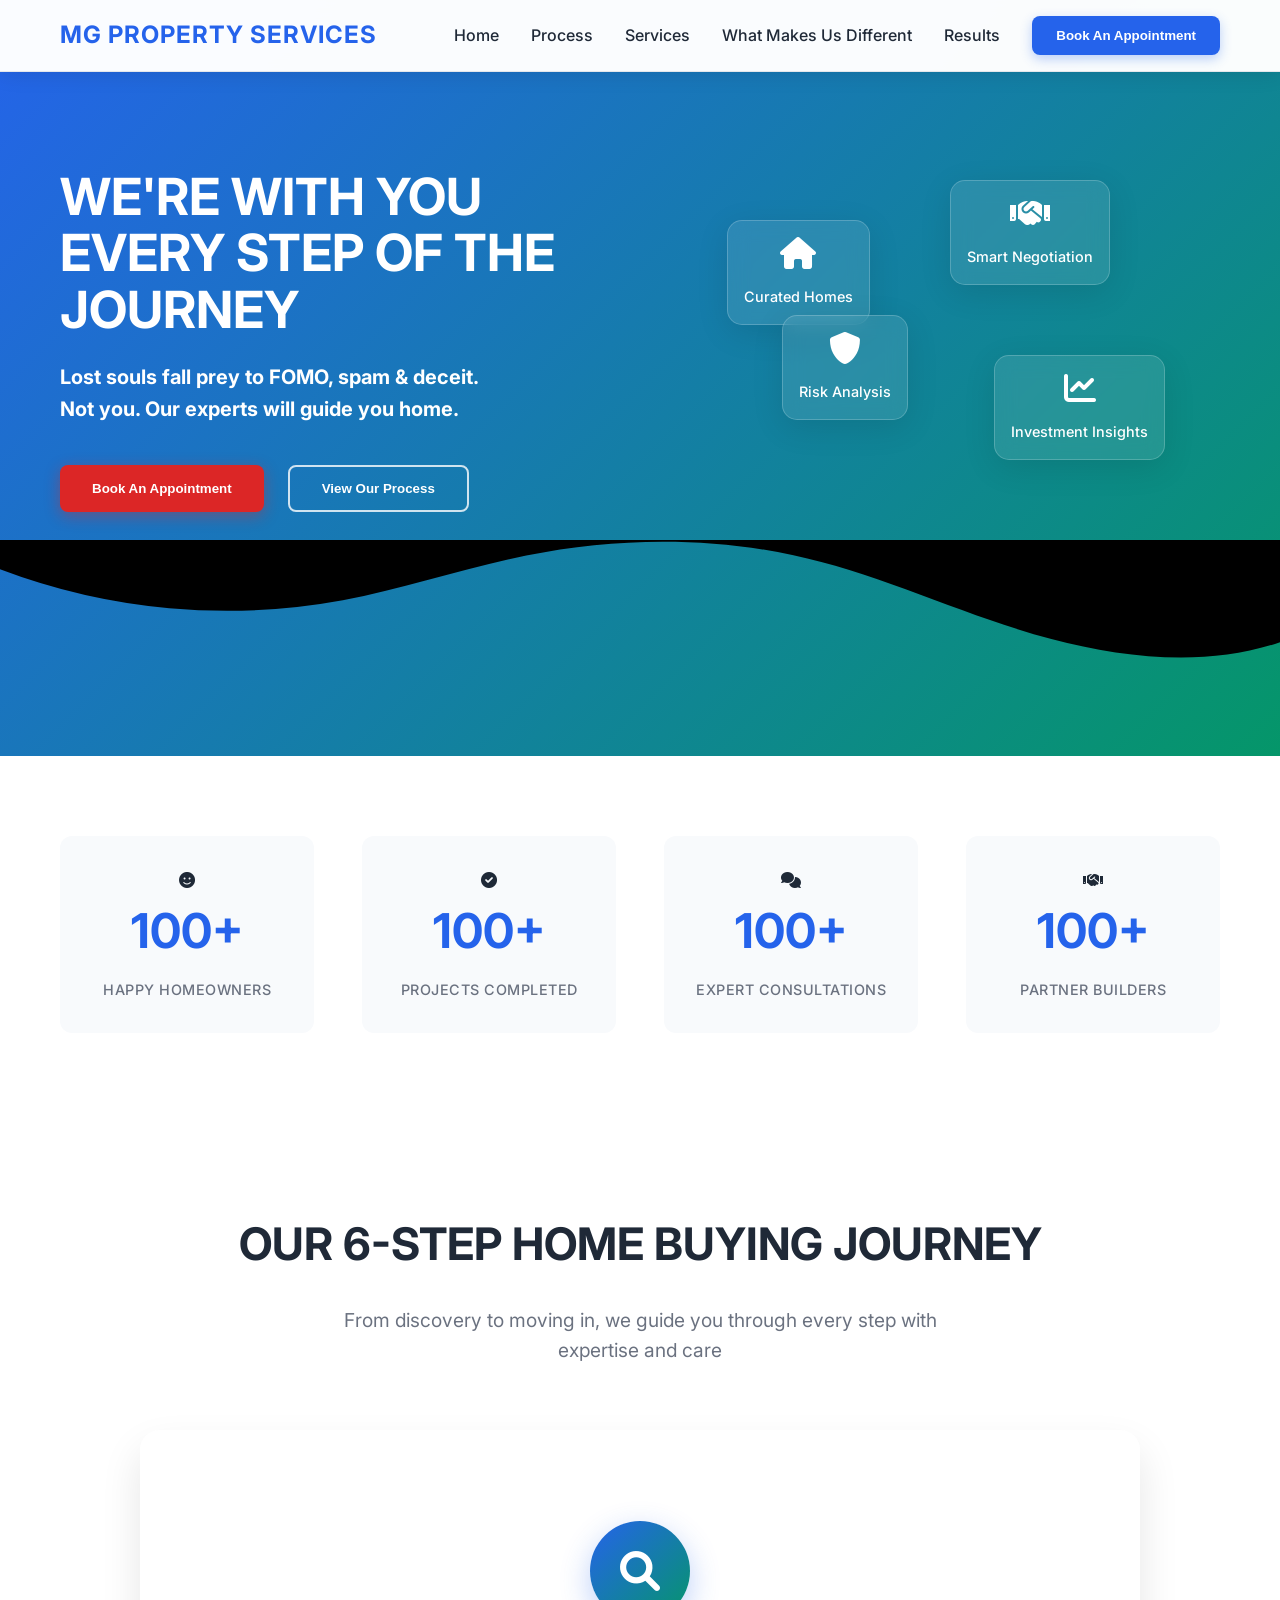
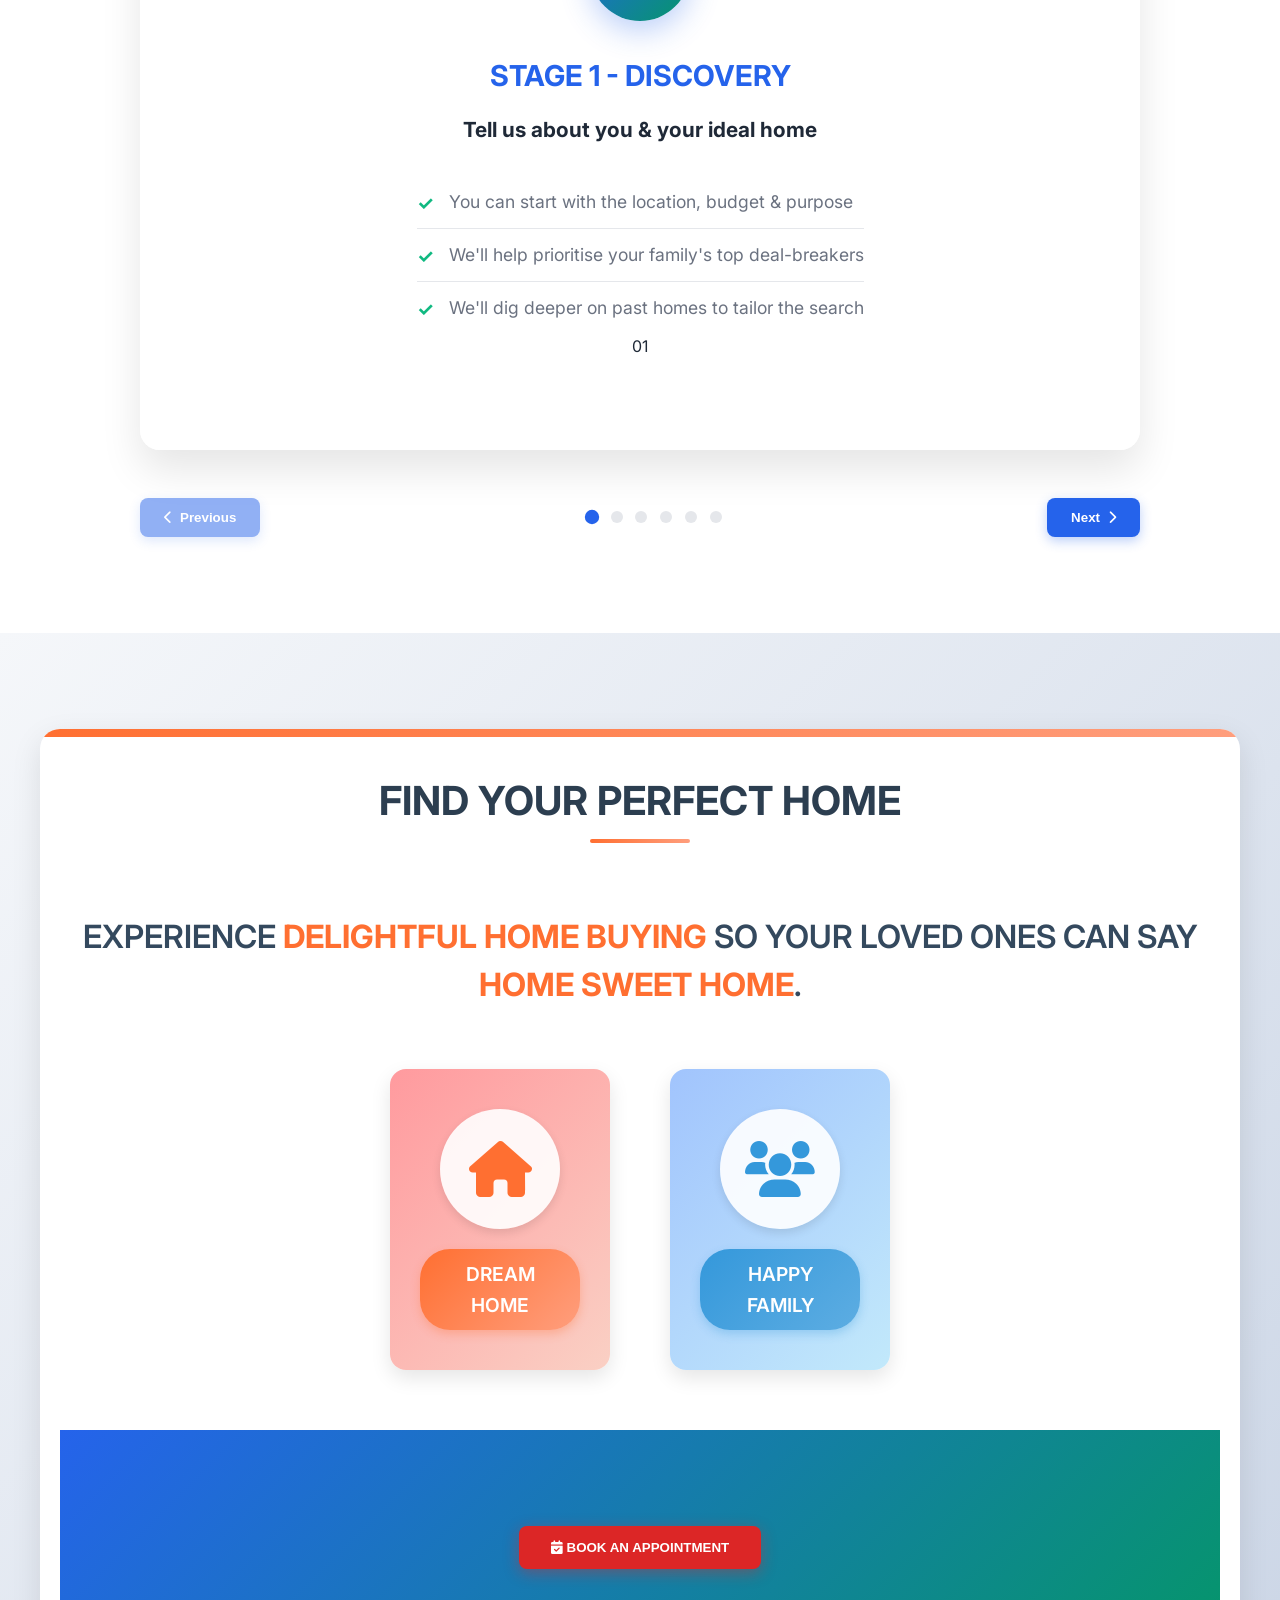
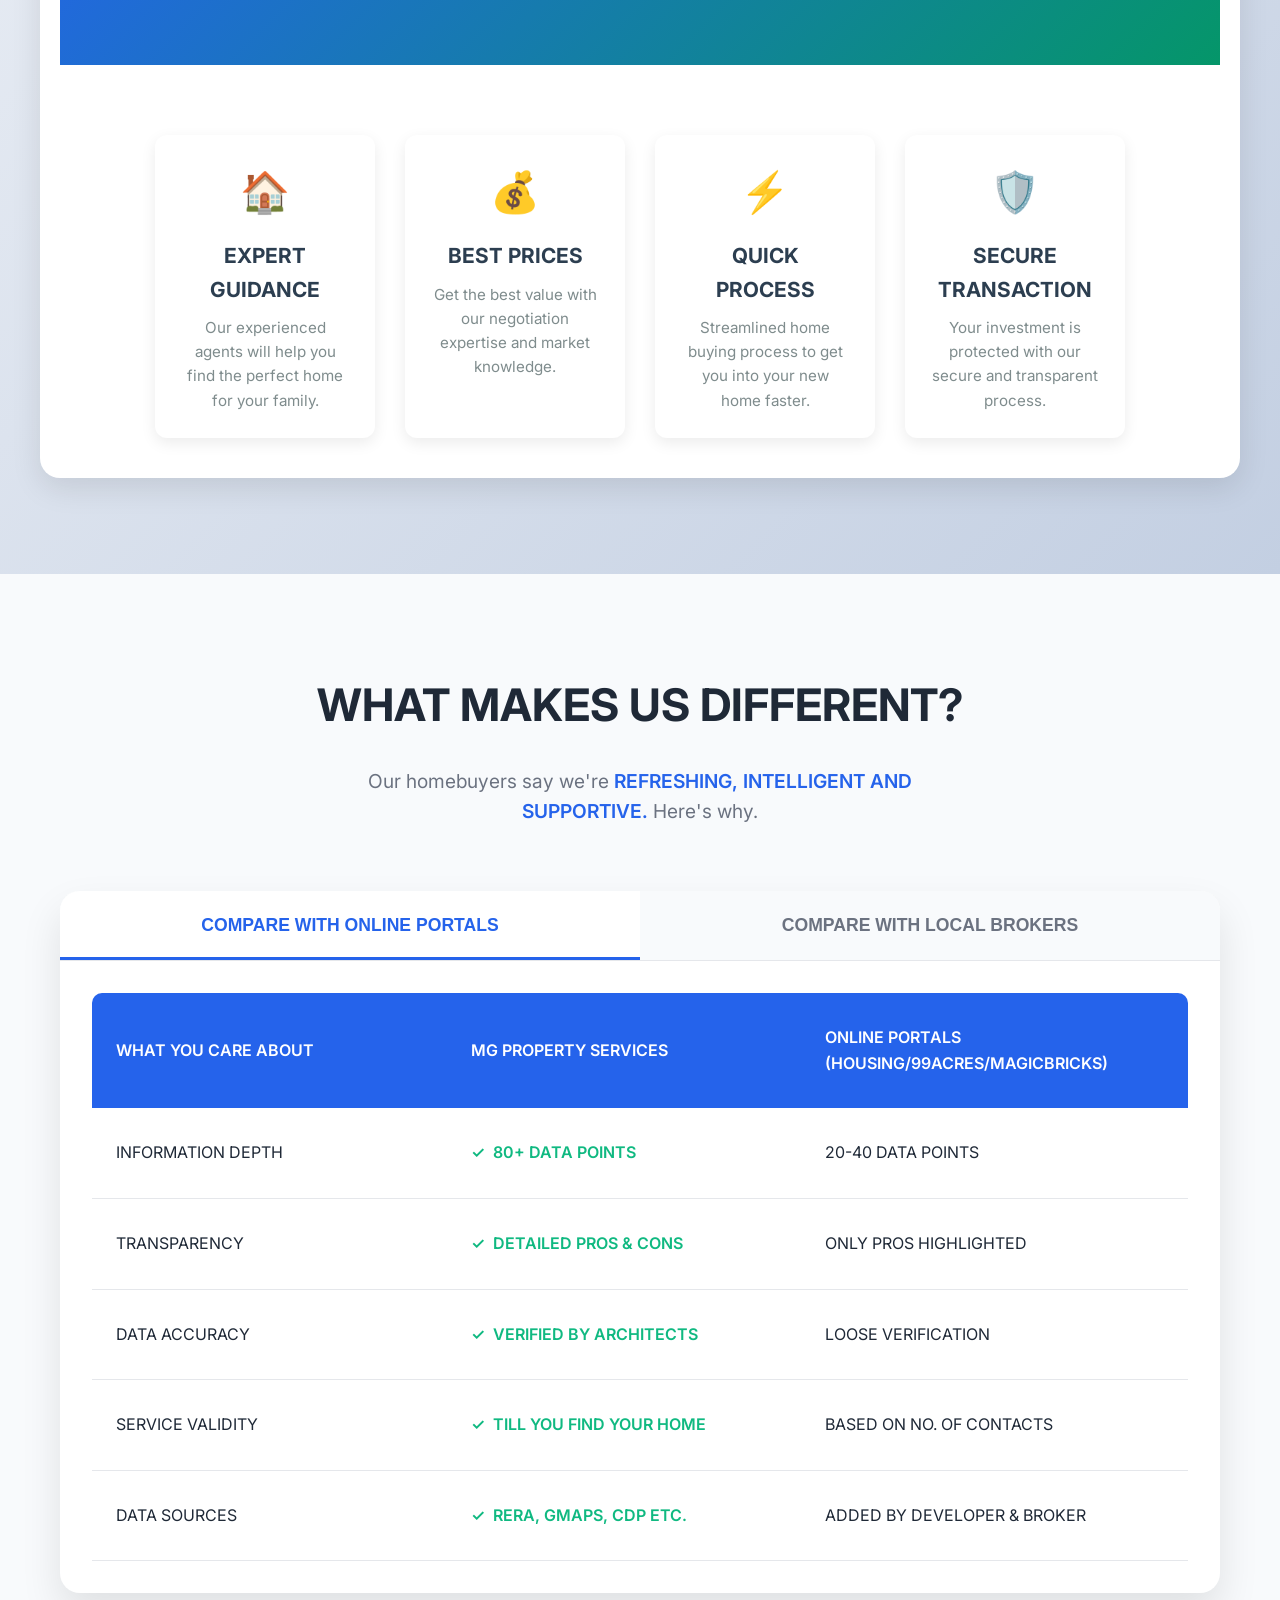
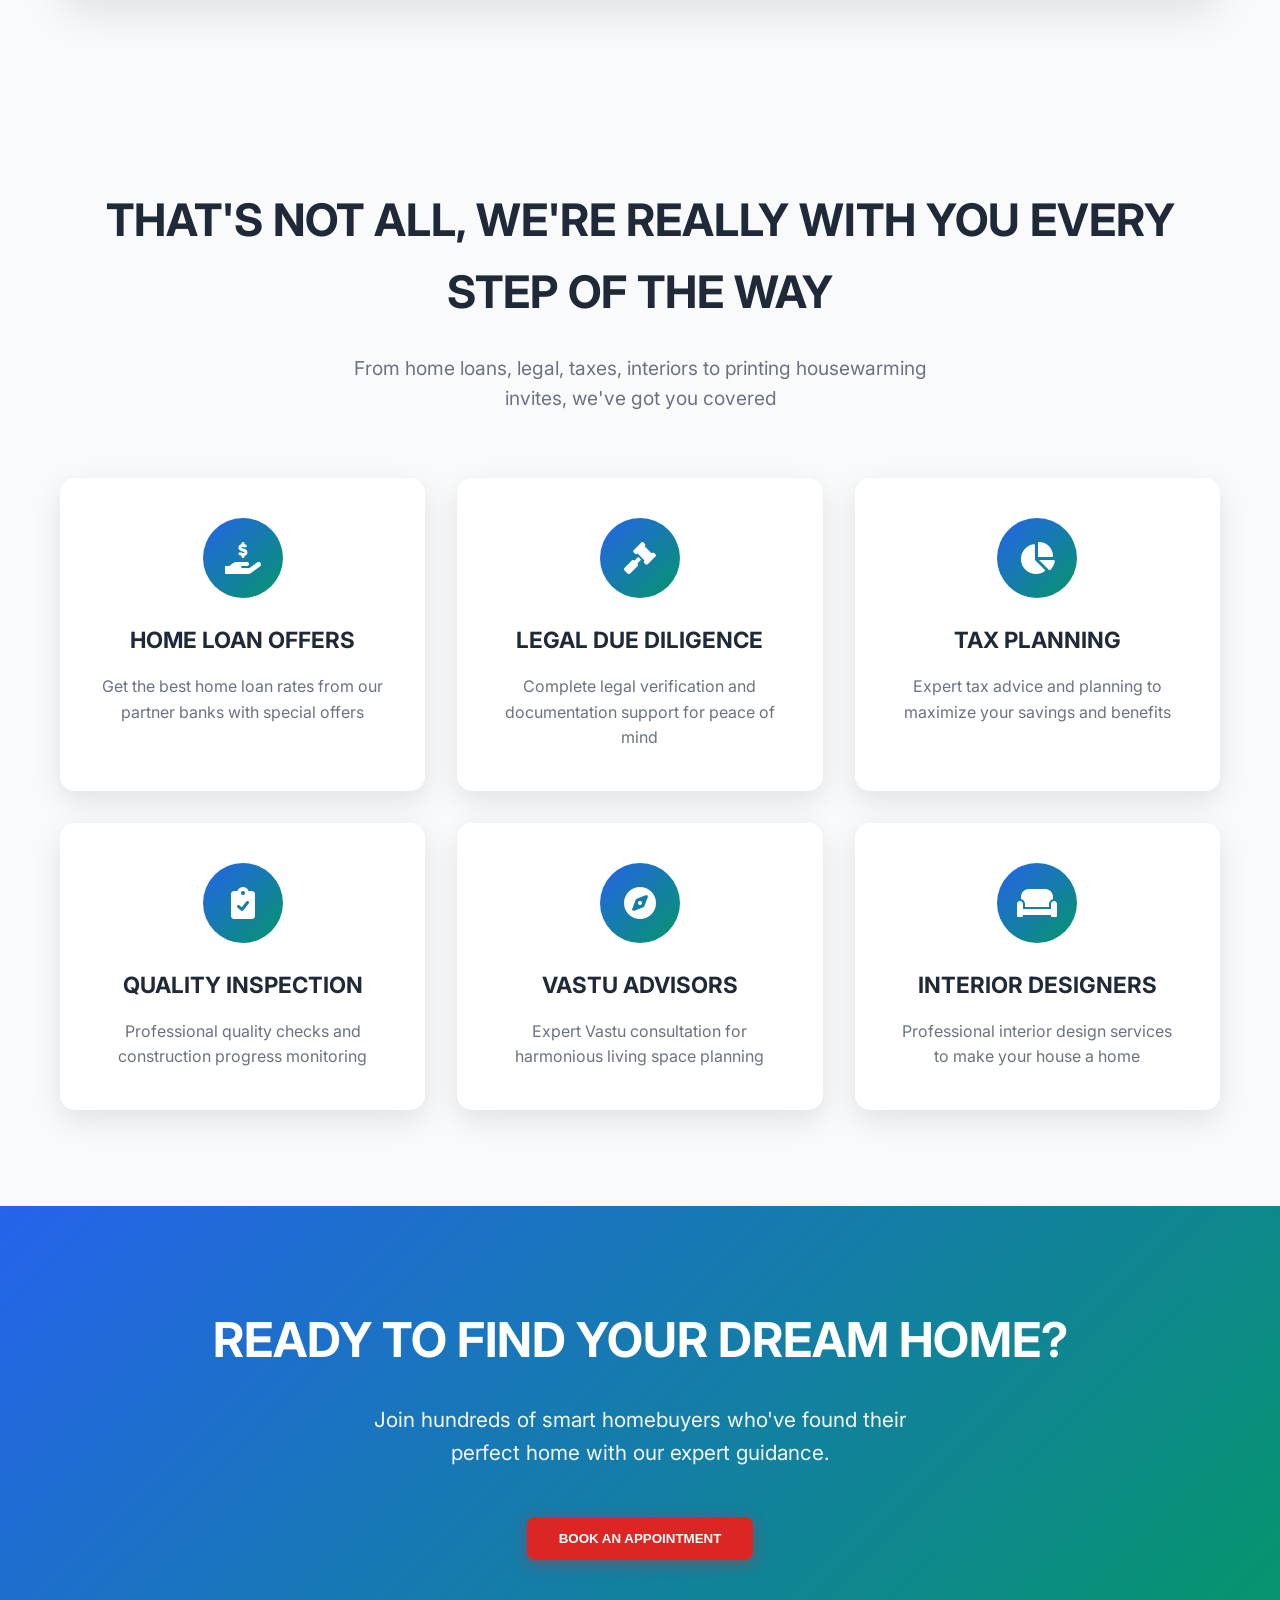
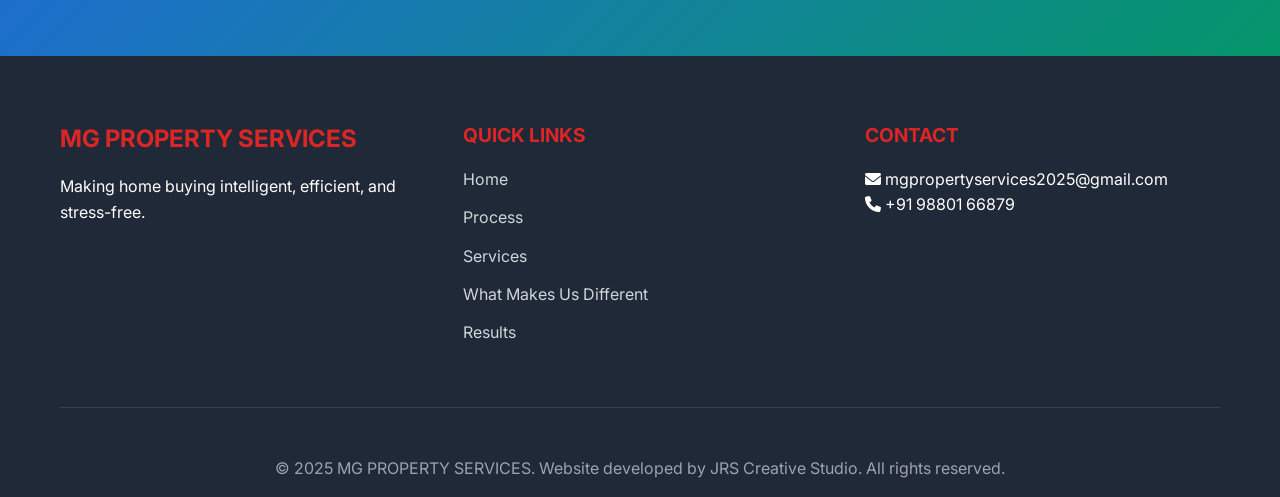
==== commit 6f8b58e8: "Update index.html" ====
--- a/index.html
+++ b/index.html
@@ -7,6 +7,9 @@
     <link rel="stylesheet" href="styles.css">
     <link href="https://fonts.googleapis.com/css2?family=Inter:wght@300;400;500;600;700&display=swap" rel="stylesheet">
     <link rel="stylesheet" href="https://cdnjs.cloudflare.com/ajax/libs/font-awesome/6.0.0/css/all.min.css">
+    <link rel="preconnect" href="https://fonts.googleapis.com">
+    <link rel="preconnect" href="https://fonts.gstatic.com" crossorigin>
+    <link href="https://fonts.googleapis.com/css2?family=Inter:wght@300;400;500;600;700;800;900&display=swap" rel="stylesheet">
 </head>
 <body>
     <!-- Navigation -->
@@ -16,7 +19,7 @@
                 <span>MG PROPERTY SERVICES</span>
             </div>
             <div class="nav-menu">
-                <a href="#journey" class="nav-link">Our Journey</a>
+                <a href="#home" class="nav-link">Home</a>
                 <a href="#stages" class="nav-link">Process</a>
                 <a href="#services" class="nav-link">Services</a>
                 <a href="#difference" class="nav-link">What Makes Us Different</a>
@@ -32,11 +35,11 @@
     </nav>
 
     <!-- Hero Section -->
-    <section class="hero">
+    <section id="home" class="hero">
         <div class="hero-container">
             <div class="hero-content">
                 <h1 class="hero-title">
-                    <strong>We're with you every step of the journey</strong>
+                    <strong>WE'RE WITH YOU EVERY STEP OF THE JOURNEY</strong>
                 </h1>
                 <p class="hero-subtitle">
                     <strong>Lost souls fall prey to FOMO, spam & deceit.<br>Not you. Our experts will guide you home.</strong>
@@ -65,7 +68,17 @@
                         <span>Investment Insights</span>
                     </div>
                 </div>
-            </div>
+                <div class="hero-animation">
+                    <div class="pulse-circle circle-1"></div>
+                    <div class="pulse-circle circle-2"></div>
+                    <div class="pulse-circle circle-3"></div>
+                </div>
+            </div>
+        </div>
+        <div class="hero-wave">
+            <svg data-name="Layer 1" xmlns="http://www.w3.org/2000/svg" viewBox="0 0 1200 120" preserveAspectRatio="none">
+                <path d="M321.39,56.44c58-10.79,114.16-30.13,172-41.86,82.39-16.72,168.19-17.73,250.45-.39C823.78,31,906.67,72,985.66,92.83c70.05,18.48,146.53,26.09,214.34,3V0H0V27.35A600.21,600.21,0,0,0,321.39,56.44Z" class="shape-fill"></path>
+            </svg>
         </div>
     </section>
 
@@ -73,20 +86,32 @@
     <section id="metrics" class="trust-metrics">
         <div class="metrics-container">
             <div class="metric-item">
+                <div class="metric-icon">
+                    <i class="fas fa-smile"></i>
+                </div>
                 <h3>100+</h3>
-                <p>Happy Homeowners</p>
+                <p>HAPPY HOMEOWNERS</p>
             </div>
             <div class="metric-item">
+                <div class="metric-icon">
+                    <i class="fas fa-check-circle"></i>
+                </div>
                 <h3>100+</h3>
-                <p>Projects Completed</p>
+                <p>PROJECTS COMPLETED</p>
             </div>
             <div class="metric-item">
+                <div class="metric-icon">
+                    <i class="fas fa-comments"></i>
+                </div>
                 <h3>100+</h3>
-                <p>Expert Consultations</p>
+                <p>EXPERT CONSULTATIONS</p>
             </div>
             <div class="metric-item">
+                <div class="metric-icon">
+                    <i class="fas fa-handshake"></i>
+                </div>
                 <h3>100+</h3>
-                <p>Partner Builders</p>
+                <p>PARTNER BUILDERS</p>
             </div>
         </div>
     </section>
@@ -95,7 +120,7 @@
     <section id="stages" class="stages-section">
         <div class="container">
             <div class="stages-header">
-                <h2 class="section-title"><strong>Our 6-Step Home Buying Journey</strong></h2>
+                <h2 class="section-title"><strong>OUR 6-STEP HOME BUYING JOURNEY</strong></h2>
                 <p class="section-subtitle">
                     From discovery to moving in, we guide you through every step with expertise and care
                 </p>
@@ -109,13 +134,14 @@
                             <div class="stage-icon">
                                 <i class="fas fa-search"></i>
                             </div>
-                            <h3><strong>Stage 1 - Discovery</strong></h3>
+                            <h3><strong>STAGE 1 - DISCOVERY</strong></h3>
                             <p><strong>Tell us about you & your ideal home</strong></p>
                             <ul>
                                 <li>You can start with the location, budget & purpose</li>
                                 <li>We'll help prioritise your family's top deal-breakers</li>
                                 <li>We'll dig deeper on past homes to tailor the search</li>
                             </ul>
+                            <div class="stage-number">01</div>
                         </div>
 
                         <!-- Stage 2 -->
@@ -123,13 +149,14 @@
                             <div class="stage-icon">
                                 <i class="fas fa-list-alt"></i>
                             </div>
-                            <h3><strong>Stage 2 - Shortlisting</strong></h3>
+                            <h3><strong>STAGE 2 - SHORTLISTING</strong></h3>
                             <p><strong>Cherry-pick from curated options</strong></p>
                             <ul>
                                 <li>Explore homes sorted by location, builder & budget</li>
                                 <li>Get insights on areas, return potential & floor plans</li>
                                 <li>Cherry-pick the ones you like & book guided visits</li>
                             </ul>
+                            <div class="stage-number">02</div>
                         </div>
 
                         <!-- Stage 3 -->
@@ -137,13 +164,14 @@
                             <div class="stage-icon">
                                 <i class="fas fa-eye"></i>
                             </div>
-                            <h3><strong>Stage 3 - Site visits</strong></h3>
+                            <h3><strong>STAGE 3 - SITE VISITS</strong></h3>
                             <p><strong>Visit sites with our market wizards</strong></p>
                             <ul>
                                 <li>Get free pick & drop services from your doorstep</li>
                                 <li>Assess the project, builder & areas with our wizards</li>
                                 <li>Get latest pricing, availability, offers & legal terms</li>
                             </ul>
+                            <div class="stage-number">03</div>
                         </div>
 
                         <!-- Stage 4 -->
@@ -151,7 +179,7 @@
                             <div class="stage-icon">
                                 <i class="fas fa-chart-bar"></i>
                             </div>
-                            <h3><strong>Stage 4 - Analysis</strong></h3>
+                            <h3><strong>STAGE 4 - ANALYSIS</strong></h3>
                             <p><strong>Foresee design, legal & financial risks</strong></p>
                             <ul>
                                 <li>Spot what others overlook, including:</li>
@@ -159,6 +187,7 @@
                                 <li>Builder Pedigree / Construction Delays</li>
                                 <li>Hidden Costs / Legal Troubles</li>
                             </ul>
+                            <div class="stage-number">04</div>
                         </div>
 
                         <!-- Stage 5 -->
@@ -166,7 +195,7 @@
                             <div class="stage-icon">
                                 <i class="fas fa-handshake"></i>
                             </div>
-                            <h3><strong>Stage 5 - Negotiation</strong></h3>
+                            <h3><strong>STAGE 5 - NEGOTIATION</strong></h3>
                             <p><strong>Negotiate & seal the deal confidently</strong></p>
                             <ul>
                                 <li>Armed with insights & risk assessments, we will:</li>
@@ -174,6 +203,7 @@
                                 <li>Secure the best possible offer</li>
                                 <li>Ensure you book with total peace of mind</li>
                             </ul>
+                            <div class="stage-number">05</div>
                         </div>
 
                         <!-- Stage 6 -->
@@ -181,7 +211,7 @@
                             <div class="stage-icon">
                                 <i class="fas fa-home"></i>
                             </div>
-                            <h3><strong>Stage 6 - Home sweet Home</strong></h3>
+                            <h3><strong>STAGE 6 - HOME SWEET HOME</strong></h3>
                             <p><strong>Connect with financial & legal experts</strong></p>
                             <ul>
                                 <li>Our trusted experts handle:</li>
@@ -189,6 +219,7 @@
                                 <li>Agreement reviews</li>
                                 <li>Loan offers & more</li>
                             </ul>
+                            <div class="stage-number">06</div>
                         </div>
                     </div>
                 </div>
@@ -218,10 +249,10 @@
     <!-- Home Buying Experience Section -->
     <section class="home-experience-section">
         <div class="container">
-            <h1><strong>Find Your Perfect Home</strong></h1>
+            <h1><strong>FIND YOUR PERFECT HOME</strong></h1>
             
             <div class="main-text">
-                Experience <span class="highlight">delightful home buying</span> so your loved ones can say <span class="highlight">home sweet home</span>.
+                EXPERIENCE <span class="highlight">DELIGHTFUL HOME BUYING</span> SO YOUR LOVED ONES CAN SAY <span class="highlight">HOME SWEET HOME</span>.
             </div>
             
             <div class="icons-section">
@@ -230,7 +261,7 @@
                     <div class="dream-home-icon">
                         <i class="fas fa-home"></i>
                     </div>
-                    <div class="dream-home-label">Dream Home</div>
+                    <div class="dream-home-label">DREAM HOME</div>
                 </div>
                 
                 <!-- Happy Family Card -->
@@ -238,38 +269,38 @@
                     <div class="happy-family-icon">
                         <i class="fas fa-users"></i>
                     </div>
-                    <div class="happy-family-label">Happy Family</div>
+                    <div class="happy-family-label">HAPPY FAMILY</div>
                 </div>
             </div>
             
             <div class="cta-section">
                 <button class="btn-primary large" onclick="scrollToBooking()">
-                    <i class="fas fa-calendar-check"></i> Book An Appointment
+                    <i class="fas fa-calendar-check"></i> BOOK AN APPOINTMENT
                 </button>
             </div>
             
             <div class="benefits">
                 <div class="benefit-card">
                     <div class="benefit-icon">🏠</div>
-                    <h3><strong>Expert Guidance</strong></h3>
+                    <h3><strong>EXPERT GUIDANCE</strong></h3>
                     <p>Our experienced agents will help you find the perfect home for your family.</p>
                 </div>
                 
                 <div class="benefit-card">
                     <div class="benefit-icon">💰</div>
-                    <h3><strong>Best Prices</strong></h3>
+                    <h3><strong>BEST PRICES</strong></h3>
                     <p>Get the best value with our negotiation expertise and market knowledge.</p>
                 </div>
                 
                 <div class="benefit-card">
                     <div class="benefit-icon">⚡</div>
-                    <h3><strong>Quick Process</strong></h3>
+                    <h3><strong>QUICK PROCESS</strong></h3>
                     <p>Streamlined home buying process to get you into your new home faster.</p>
                 </div>
                 
                 <div class="benefit-card">
                     <div class="benefit-icon">🛡️</div>
-                    <h3><strong>Secure Transaction</strong></h3>
+                    <h3><strong>SECURE TRANSACTION</strong></h3>
                     <p>Your investment is protected with our secure and transparent process.</p>
                 </div>
             </div>
@@ -280,50 +311,50 @@
     <section id="difference" class="difference-section">
         <div class="container">
             <div class="difference-header">
-                <h2 class="section-title"><strong>What makes us different?</strong></h2>
+                <h2 class="section-title"><strong>WHAT MAKES US DIFFERENT?</strong></h2>
                 <p class="section-subtitle">
-                    Our homebuyers say we're <span class="highlight-text">refreshing, intelligent and supportive.</span> Here's why.
+                    Our homebuyers say we're <span class="highlight-text">REFRESHING, INTELLIGENT AND SUPPORTIVE.</span> Here's why.
                 </p>
             </div>
 
             <div class="comparison-tabs">
                 <div class="tab-buttons">
-                    <button class="tab-btn active" data-tab="online-portals">Compare with Online Portals</button>
-                    <button class="tab-btn" data-tab="local-brokers">Compare with Local Brokers</button>
+                    <button class="tab-btn active" data-tab="online-portals">COMPARE WITH ONLINE PORTALS</button>
+                    <button class="tab-btn" data-tab="local-brokers">COMPARE WITH LOCAL BROKERS</button>
                 </div>
 
                 <!-- Online Portals Comparison -->
                 <div class="tab-content active" id="online-portals">
                     <div class="comparison-table">
                         <div class="table-header">
-                            <div class="table-cell">What you care about</div>
+                            <div class="table-cell">WHAT YOU CARE ABOUT</div>
                             <div class="table-cell">MG PROPERTY SERVICES</div>
-                            <div class="table-cell">Online Portals (Housing/99Acres/Magicbricks)</div>
-                        </div>
-                        <div class="table-row">
-                            <div class="table-cell">Information Depth</div>
-                            <div class="table-cell highlight">80+ data points</div>
-                            <div class="table-cell">20-40 data points</div>
-                        </div>
-                        <div class="table-row">
-                            <div class="table-cell">Transparency</div>
-                            <div class="table-cell highlight">Detailed pros & cons</div>
-                            <div class="table-cell">Only pros highlighted</div>
-                        </div>
-                        <div class="table-row">
-                            <div class="table-cell">Data Accuracy</div>
-                            <div class="table-cell highlight">Verified by architects</div>
-                            <div class="table-cell">Loose verification</div>
-                        </div>
-                        <div class="table-row">
-                            <div class="table-cell">Service Validity</div>
-                            <div class="table-cell highlight">Till you find your home</div>
-                            <div class="table-cell">Based on no. of contacts</div>
-                        </div>
-                        <div class="table-row">
-                            <div class="table-cell">Data Sources</div>
-                            <div class="table-cell highlight">RERA, GMaps, CDP etc.</div>
-                            <div class="table-cell">Added by developer & broker</div>
+                            <div class="table-cell">ONLINE PORTALS (HOUSING/99ACRES/MAGICBRICKS)</div>
+                        </div>
+                        <div class="table-row">
+                            <div class="table-cell">INFORMATION DEPTH</div>
+                            <div class="table-cell highlight">80+ DATA POINTS</div>
+                            <div class="table-cell">20-40 DATA POINTS</div>
+                        </div>
+                        <div class="table-row">
+                            <div class="table-cell">TRANSPARENCY</div>
+                            <div class="table-cell highlight">DETAILED PROS & CONS</div>
+                            <div class="table-cell">ONLY PROS HIGHLIGHTED</div>
+                        </div>
+                        <div class="table-row">
+                            <div class="table-cell">DATA ACCURACY</div>
+                            <div class="table-cell highlight">VERIFIED BY ARCHITECTS</div>
+                            <div class="table-cell">LOOSE VERIFICATION</div>
+                        </div>
+                        <div class="table-row">
+                            <div class="table-cell">SERVICE VALIDITY</div>
+                            <div class="table-cell highlight">TILL YOU FIND YOUR HOME</div>
+                            <div class="table-cell">BASED ON NO. OF CONTACTS</div>
+                        </div>
+                        <div class="table-row">
+                            <div class="table-cell">DATA SOURCES</div>
+                            <div class="table-cell highlight">RERA, GMAPS, CDP ETC.</div>
+                            <div class="table-cell">ADDED BY DEVELOPER & BROKER</div>
                         </div>
                     </div>
                 </div>
@@ -332,54 +363,54 @@
                 <div class="tab-content" id="local-brokers">
                     <div class="comparison-table">
                         <div class="table-header">
-                            <div class="table-cell">What you care about</div>
+                            <div class="table-cell">WHAT YOU CARE ABOUT</div>
                             <div class="table-cell">MG PROPERTY SERVICES</div>
-                            <div class="table-cell">Local Brokers</div>
-                        </div>
-                        <div class="table-row">
-                            <div class="table-cell">Sales Practices</div>
-                            <div class="table-cell highlight">Consultative, no pressure</div>
-                            <div class="table-cell">High pressure sales tactics</div>
-                        </div>
-                        <div class="table-row">
-                            <div class="table-cell">Transparency</div>
-                            <div class="table-cell highlight">Detailed pros & cons</div>
-                            <div class="table-cell">Only pros highlighted</div>
-                        </div>
-                        <div class="table-row">
-                            <div class="table-cell">Project Curation</div>
-                            <div class="table-cell highlight">Based on 20+ factors</div>
-                            <div class="table-cell">Not curated</div>
-                        </div>
-                        <div class="table-row">
-                            <div class="table-cell">Spam</div>
-                            <div class="table-cell highlight">No spam</div>
-                            <div class="table-cell">High spamming until closure</div>
-                        </div>
-                        <div class="table-row">
-                            <div class="table-cell">Post sales support</div>
-                            <div class="table-cell highlight">End-to-end support</div>
-                            <div class="table-cell">None</div>
-                        </div>
-                        <div class="table-row">
-                            <div class="table-cell">Site Visits</div>
-                            <div class="table-cell highlight">Assisted by on-ground market experts</div>
-                            <div class="table-cell">No market expertise</div>
-                        </div>
-                        <div class="table-row">
-                            <div class="table-cell">Negotiation</div>
-                            <div class="table-cell highlight">High leverage via insights</div>
-                            <div class="table-cell">No insights to leverage</div>
-                        </div>
-                        <div class="table-row">
-                            <div class="table-cell">In-Depth Reports</div>
-                            <div class="table-cell highlight">2 complimentary Peace of Mind Reports</div>
-                            <div class="table-cell">None</div>
-                        </div>
-                        <div class="table-row">
-                            <div class="table-cell">Advisor</div>
-                            <div class="table-cell highlight">Trained architects</div>
-                            <div class="table-cell">Local sales people</div>
+                            <div class="table-cell">LOCAL BROKERS</div>
+                        </div>
+                        <div class="table-row">
+                            <div class="table-cell">SALES PRACTICES</div>
+                            <div class="table-cell highlight">CONSULTATIVE, NO PRESSURE</div>
+                            <div class="table-cell">HIGH PRESSURE SALES TACTICS</div>
+                        </div>
+                        <div class="table-row">
+                            <div class="table-cell">TRANSPARENCY</div>
+                            <div class="table-cell highlight">DETAILED PROS & CONS</div>
+                            <div class="table-cell">ONLY PROS HIGHLIGHTED</div>
+                        </div>
+                        <div class="table-row">
+                            <div class="table-cell">PROJECT CURATION</div>
+                            <div class="table-cell highlight">BASED ON 20+ FACTORS</div>
+                            <div class="table-cell">NOT CURATED</div>
+                        </div>
+                        <div class="table-row">
+                            <div class="table-cell">SPAM</div>
+                            <div class="table-cell highlight">NO SPAM</div>
+                            <div class="table-cell">HIGH SPAMMING UNTIL CLOSURE</div>
+                        </div>
+                        <div class="table-row">
+                            <div class="table-cell">POST SALES SUPPORT</div>
+                            <div class="table-cell highlight">END-TO-END SUPPORT</div>
+                            <div class="table-cell">NONE</div>
+                        </div>
+                        <div class="table-row">
+                            <div class="table-cell">SITE VISITS</div>
+                            <div class="table-cell highlight">ASSISTED BY ON-GROUND MARKET EXPERTS</div>
+                            <div class="table-cell">NO MARKET EXPERTISE</div>
+                        </div>
+                        <div class="table-row">
+                            <div class="table-cell">NEGOTIATION</div>
+                            <div class="table-cell highlight">HIGH LEVERAGE VIA INSIGHTS</div>
+                            <div class="table-cell">NO INSIGHTS TO LEVERAGE</div>
+                        </div>
+                        <div class="table-row">
+                            <div class="table-cell">IN-DEPTH REPORTS</div>
+                            <div class="table-cell highlight">2 COMPLIMENTARY PEACE OF MIND REPORTS</div>
+                            <div class="table-cell">NONE</div>
+                        </div>
+                        <div class="table-row">
+                            <div class="table-cell">ADVISOR</div>
+                            <div class="table-cell highlight">TRAINED ARCHITECTS</div>
+                            <div class="table-cell">LOCAL SALES PEOPLE</div>
                         </div>
                     </div>
                 </div>
@@ -391,7 +422,7 @@
     <section id="services" class="services-section">
         <div class="container">
             <div class="services-header">
-                <h2 class="section-title"><strong>That's not all, we're really with you every step of the way</strong></h2>
+                <h2 class="section-title"><strong>THAT'S NOT ALL, WE'RE REALLY WITH YOU EVERY STEP OF THE WAY</strong></h2>
                 <p class="section-subtitle">
                     From home loans, legal, taxes, interiors to printing housewarming invites, we've got you covered
                 </p>
@@ -402,7 +433,7 @@
                     <div class="service-icon">
                         <i class="fas fa-hand-holding-usd"></i>
                     </div>
-                    <h3><strong>Home Loan Offers</strong></h3>
+                    <h3><strong>HOME LOAN OFFERS</strong></h3>
                     <p>Get the best home loan rates from our partner banks with special offers</p>
                 </div>
                 
@@ -410,7 +441,7 @@
                     <div class="service-icon">
                         <i class="fas fa-gavel"></i>
                     </div>
-                    <h3><strong>Legal Due Diligence</strong></h3>
+                    <h3><strong>LEGAL DUE DILIGENCE</strong></h3>
                     <p>Complete legal verification and documentation support for peace of mind</p>
                 </div>
                 
@@ -418,7 +449,7 @@
                     <div class="service-icon">
                         <i class="fas fa-chart-pie"></i>
                     </div>
-                    <h3><strong>Tax Planning</strong></h3>
+                    <h3><strong>TAX PLANNING</strong></h3>
                     <p>Expert tax advice and planning to maximize your savings and benefits</p>
                 </div>
                 
@@ -426,7 +457,7 @@
                     <div class="service-icon">
                         <i class="fas fa-clipboard-check"></i>
                     </div>
-                    <h3><strong>Quality Inspection</strong></h3>
+                    <h3><strong>QUALITY INSPECTION</strong></h3>
                     <p>Professional quality checks and construction progress monitoring</p>
                 </div>
                 
@@ -434,7 +465,7 @@
                     <div class="service-icon">
                         <i class="fas fa-compass"></i>
                     </div>
-                    <h3><strong>Vastu Advisors</strong></h3>
+                    <h3><strong>VASTU ADVISORS</strong></h3>
                     <p>Expert Vastu consultation for harmonious living space planning</p>
                 </div>
                 
@@ -442,7 +473,7 @@
                     <div class="service-icon">
                         <i class="fas fa-couch"></i>
                     </div>
-                    <h3><strong>Interior Designers</strong></h3>
+                    <h3><strong>INTERIOR DESIGNERS</strong></h3>
                     <p>Professional interior design services to make your house a home</p>
                 </div>
             </div>
@@ -452,9 +483,9 @@
     <!-- CTA Section -->
     <section class="cta-section">
         <div class="container">
-            <h2><strong>Ready to Find Your Dream Home?</strong></h2>
+            <h2><strong>READY TO FIND YOUR DREAM HOME?</strong></h2>
             <p>Join hundreds of smart homebuyers who've found their perfect home with our expert guidance.</p>
-            <button class="btn-primary large" onclick="scrollToBooking()">Book An Appointment</button>
+            <button class="btn-primary large" onclick="scrollToBooking()">BOOK AN APPOINTMENT</button>
         </div>
     </section>
 
@@ -467,21 +498,21 @@
                     <p>Making home buying intelligent, efficient, and stress-free.</p>
                 </div>
                 <div class="footer-section">
-                    <h4>Quick Links</h4>
-                    <a href="#journey">Our Journey</a>
+                    <h4>QUICK LINKS</h4>
+                    <a href="#home">Home</a>
                     <a href="#stages">Process</a>
                     <a href="#services">Services</a>
                     <a href="#difference">What Makes Us Different</a>
                     <a href="#metrics">Results</a>
                 </div>
                 <div class="footer-section">
-                    <h4>Contact</h4>
-                    <p>Email: info@mgpropertyservices.com</p>
-                    <p>Phone: +91 9876543210</p>
+                    <h4>CONTACT</h4>
+                    <p><i class="fas fa-envelope"></i> mgpropertyservices2025@gmail.com</p>
+                    <p><i class="fas fa-phone"></i> +91 98801 66879</p>
                 </div>
             </div>
             <div class="footer-bottom">
-                <p>&copy; 2024 MG PROPERTY SERVICES. All rights reserved.</p>
+                <p>&copy; 2025 MG PROPERTY SERVICES. Website developed by JRS Creative Studio. All rights reserved.</p>
             </div>
         </div>
     </footer>
@@ -490,7 +521,7 @@
     <div id="bookingModal" class="modal">
         <div class="modal-content">
             <span class="close">&times;</span>
-            <h2><strong>Start Your Home Buying Journey</strong></h2>
+            <h2><strong>START YOUR HOME BUYING JOURNEY</strong></h2>
             <form id="bookingForm">
                 <div class="form-group">
                     <input type="text" placeholder="Full Name" required>
@@ -520,11 +551,11 @@
                         <option value="other">Other Areas</option>
                     </select>
                 </div>
-                <button type="submit" class="btn-primary">Start My Journey</button>
+                <button type="submit" class="btn-primary">START MY JOURNEY</button>
             </form>
         </div>
     </div>
 
     <script src="script.js"></script>
 </body>
-</html>+</html>
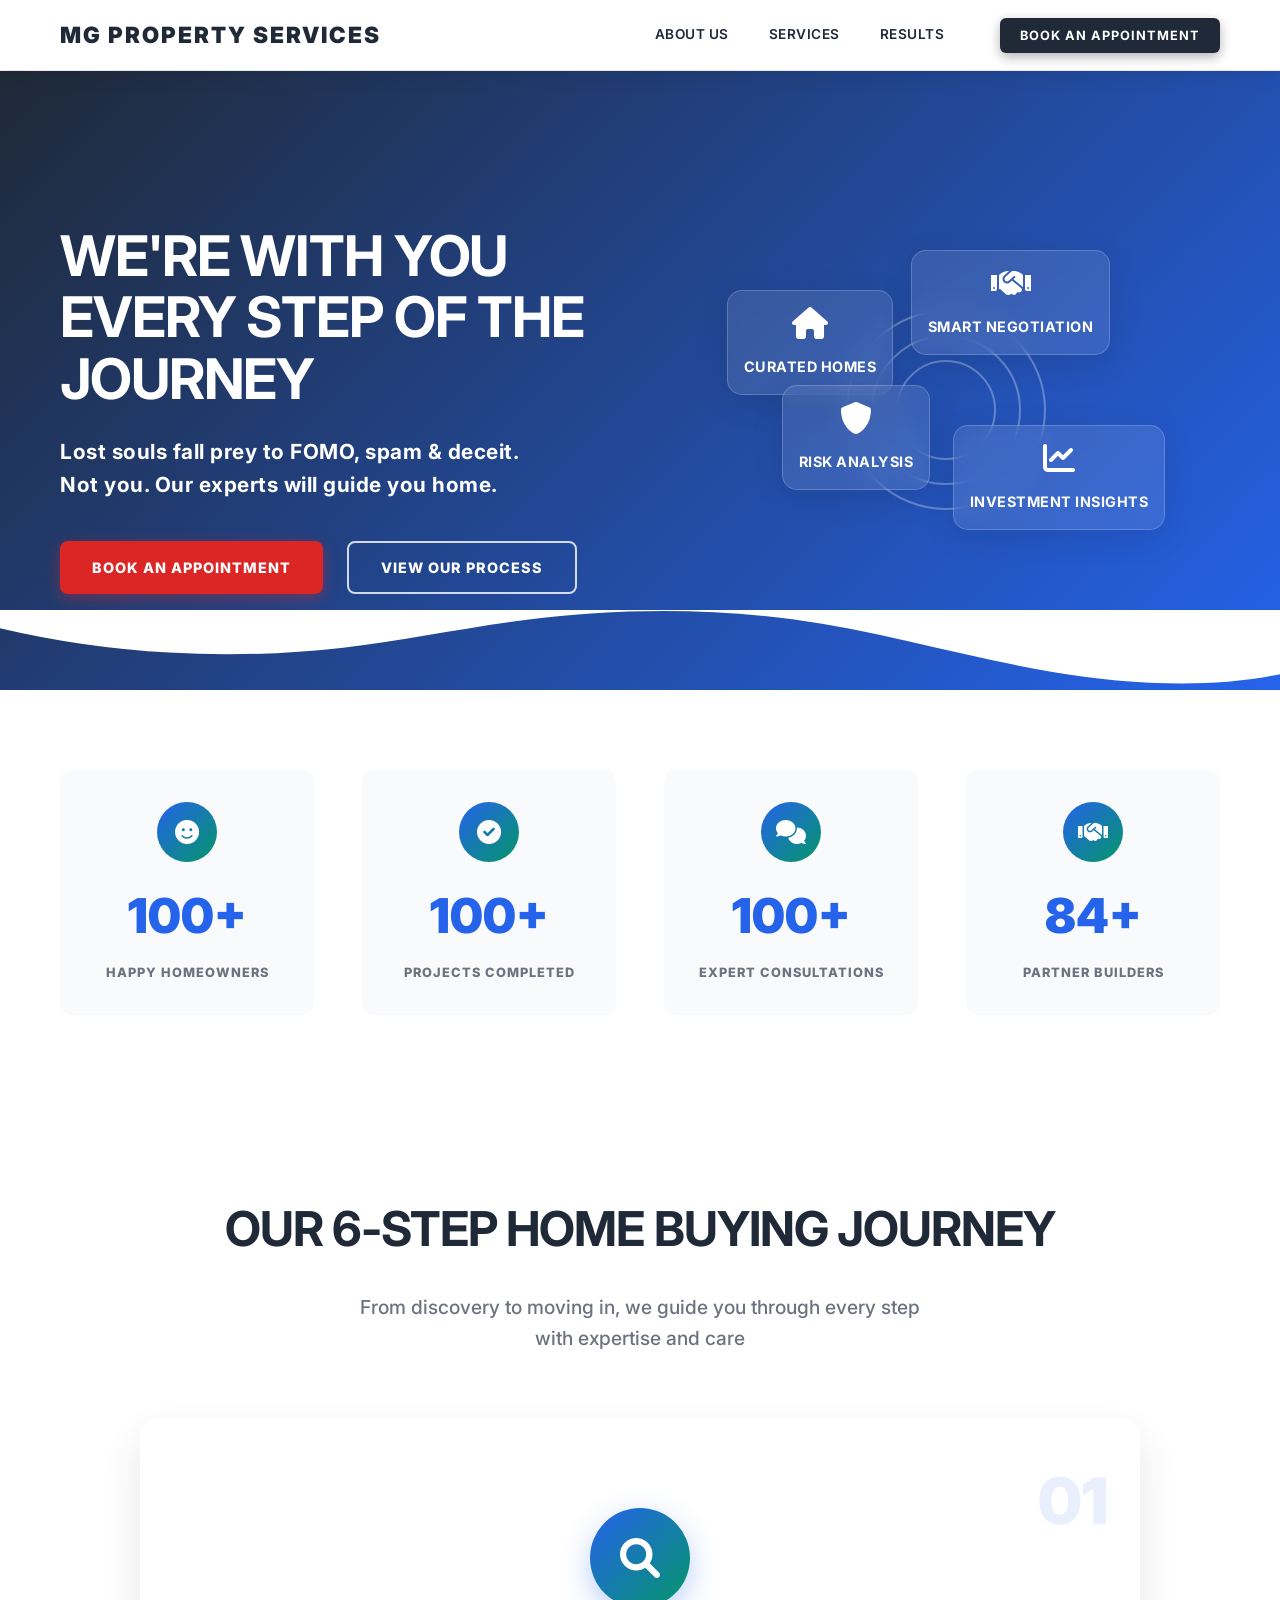
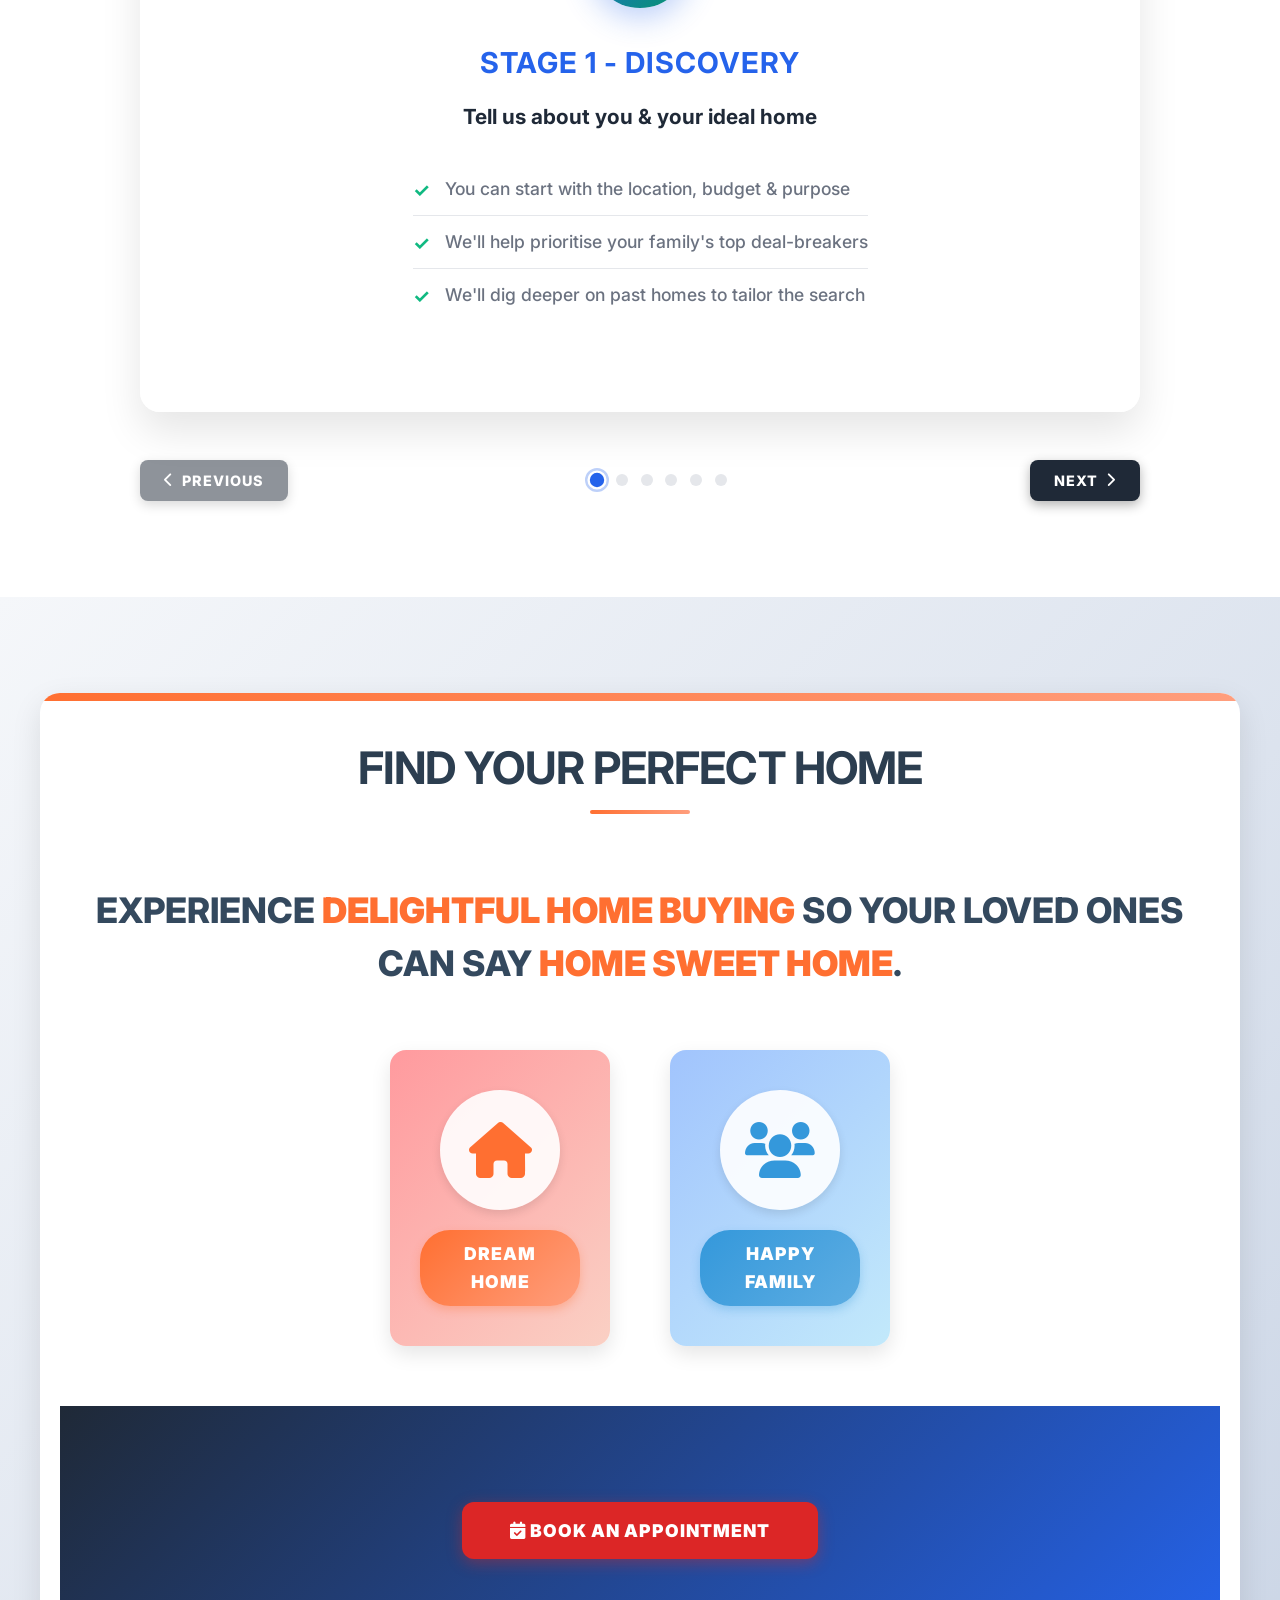
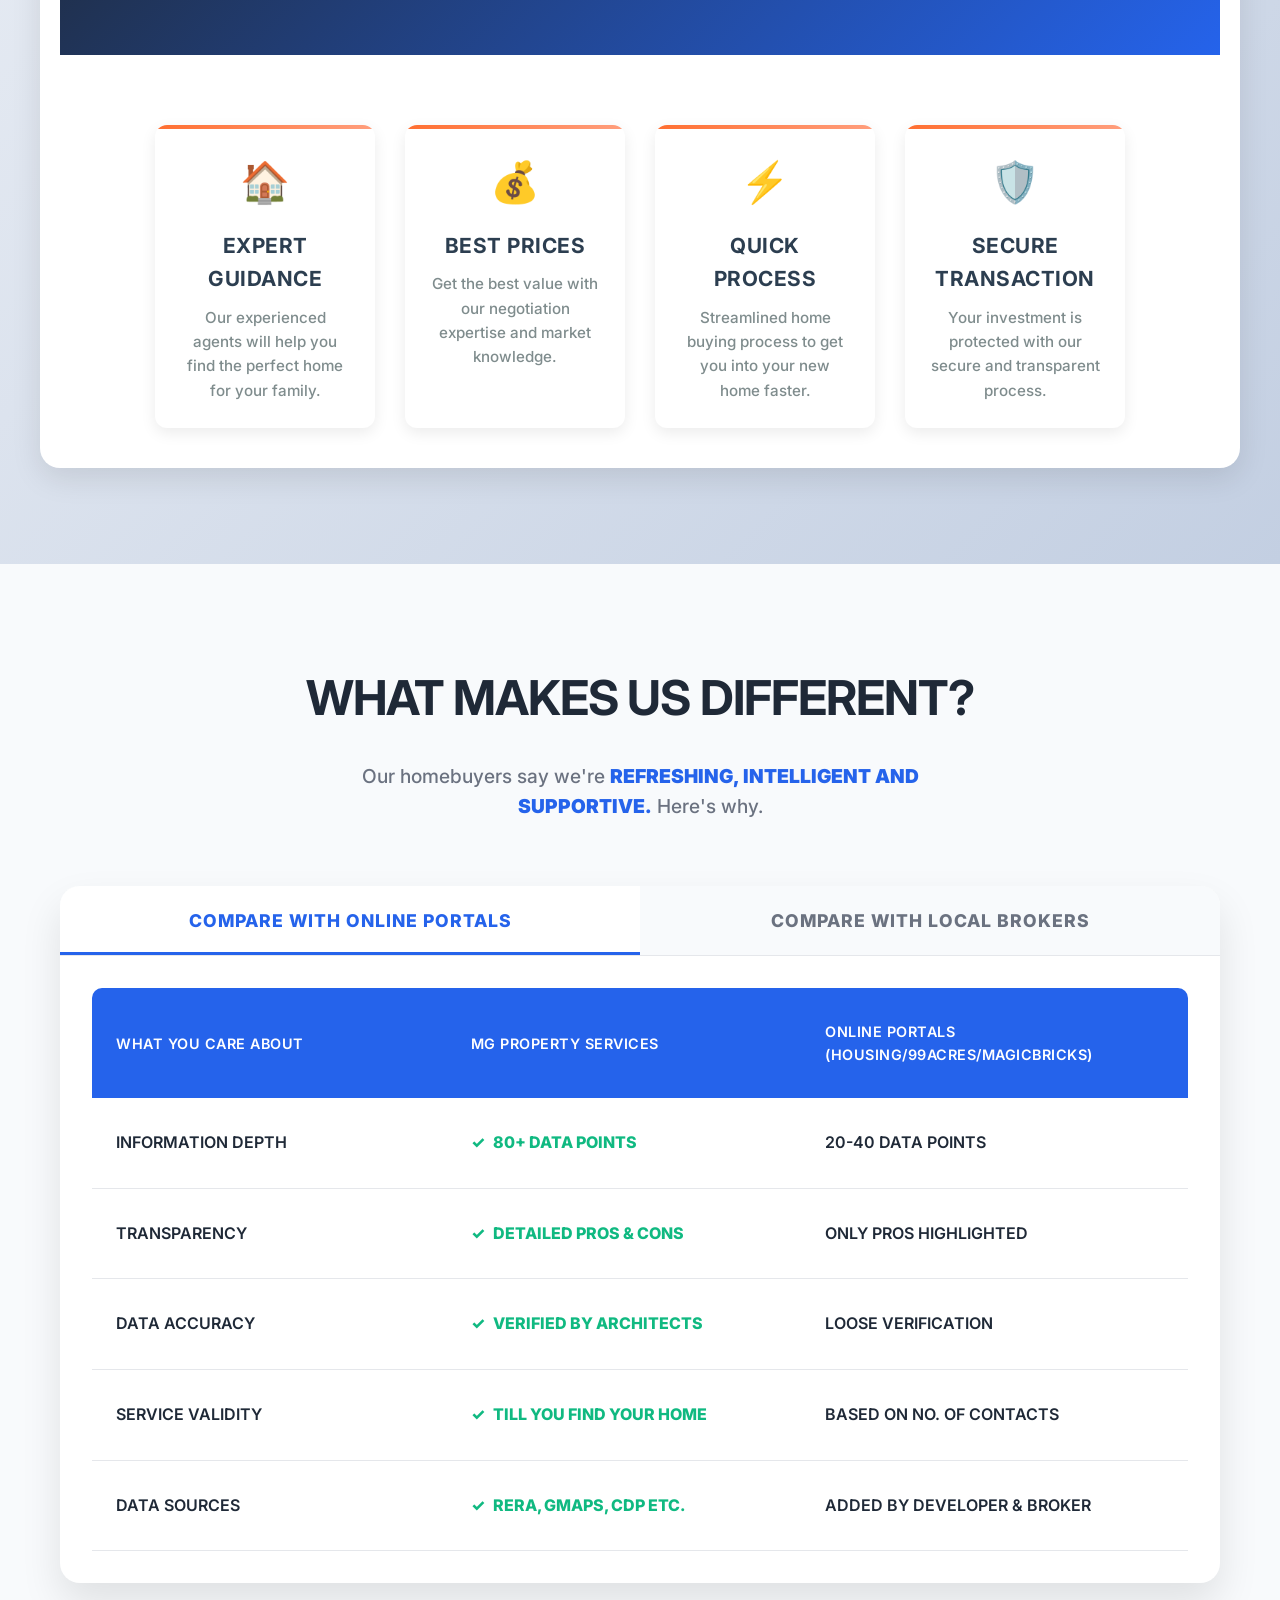
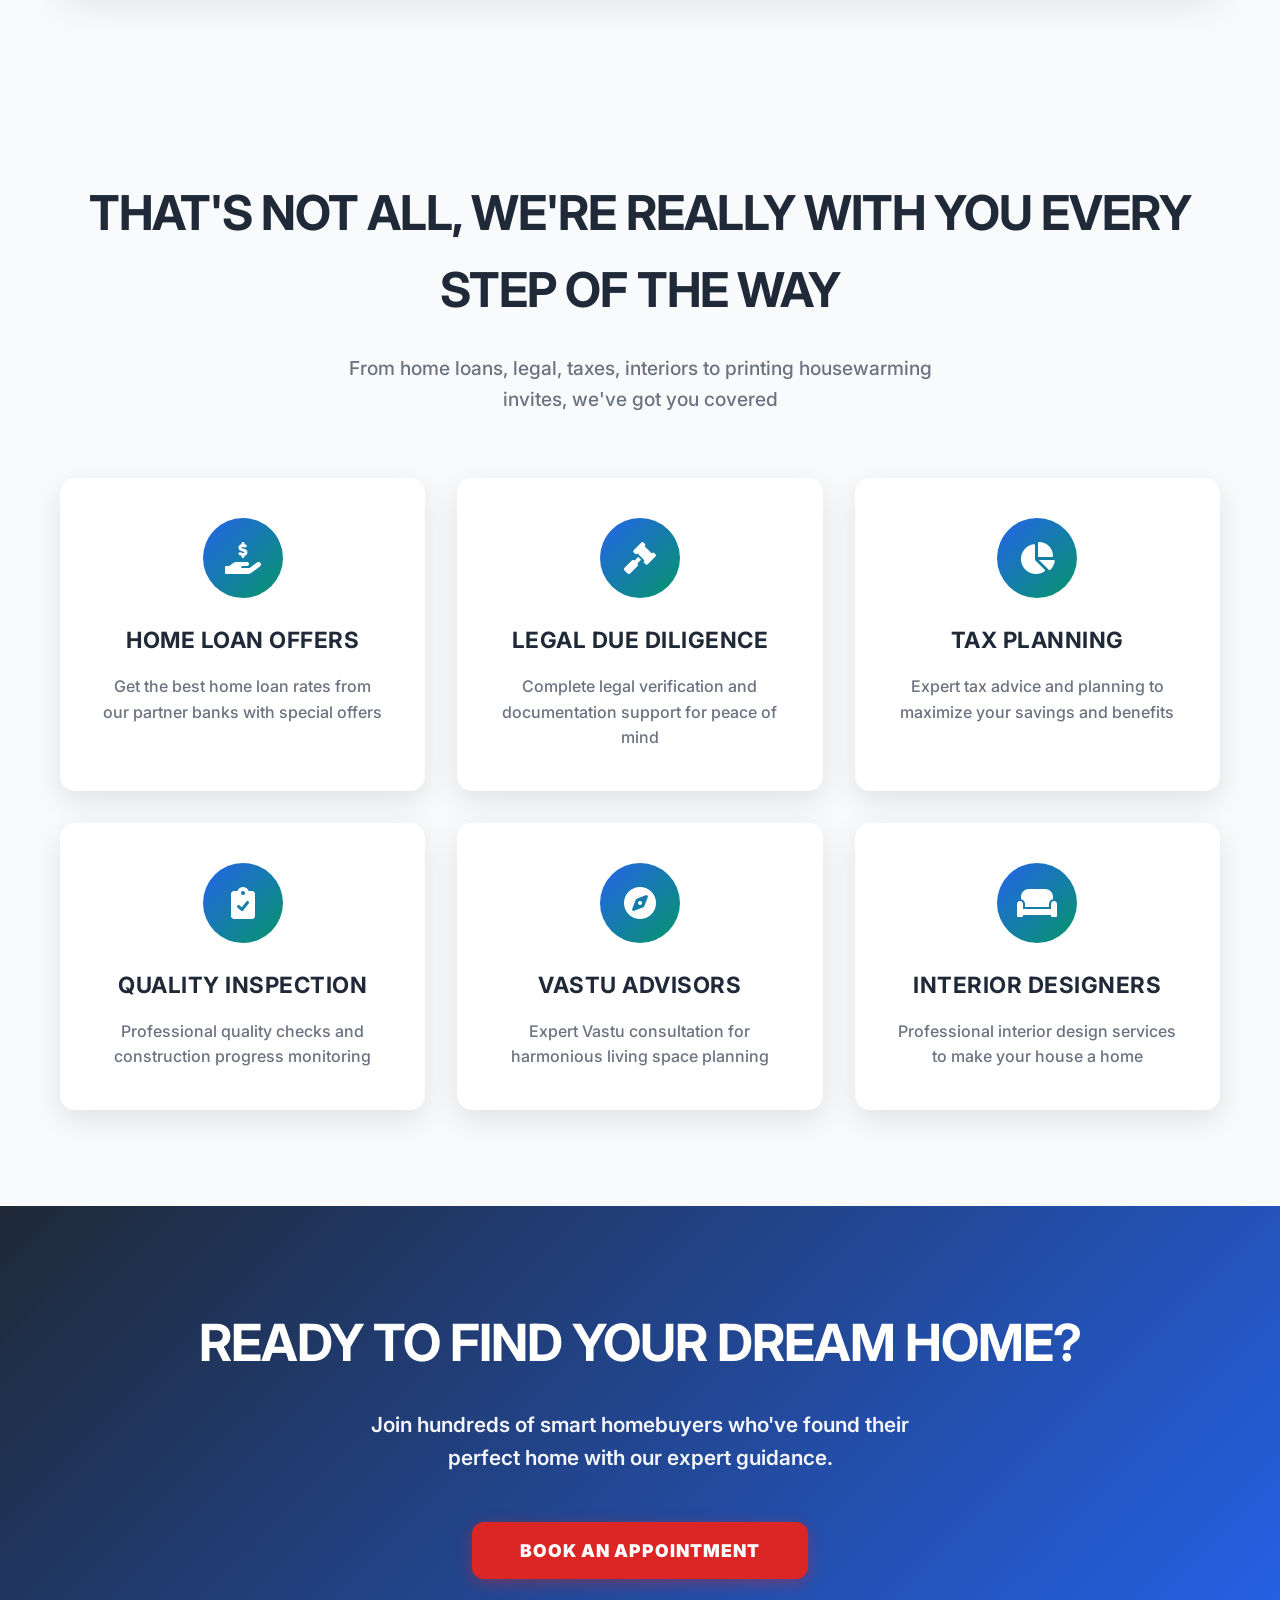
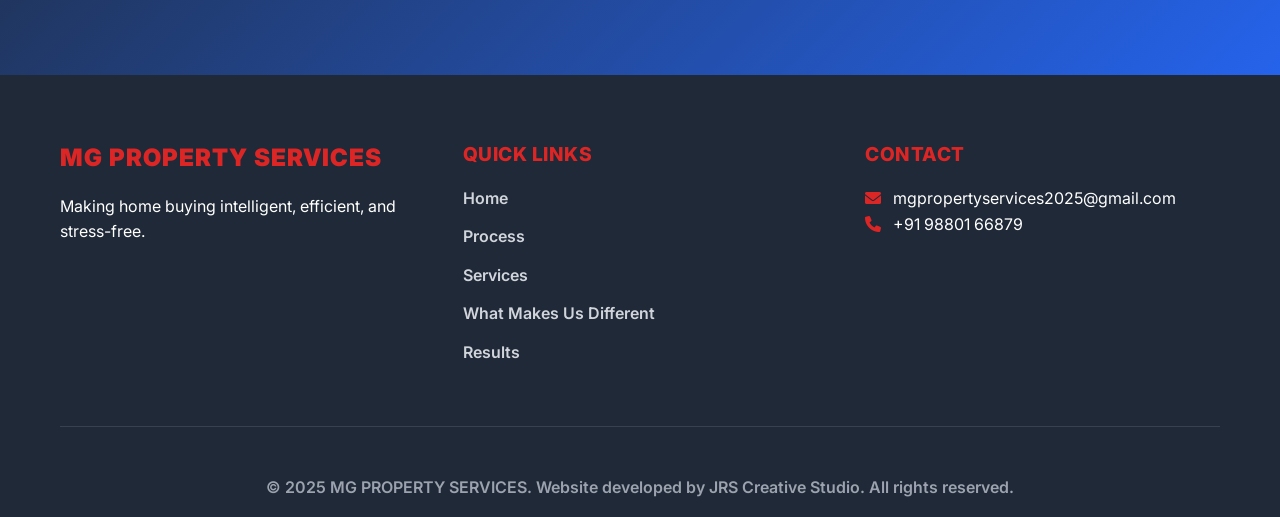
==== commit 0578e77a: "Modify navigation links and metric counts Updated navigation links and metric values in index.html." ====
--- a/index.html
+++ b/index.html
@@ -19,10 +19,8 @@
                 <span>MG PROPERTY SERVICES</span>
             </div>
             <div class="nav-menu">
-                <a href="#home" class="nav-link">Home</a>
-                <a href="#stages" class="nav-link">Process</a>
+                <a href="about.html" class="nav-link">About Us</a>
                 <a href="#services" class="nav-link">Services</a>
-                <a href="#difference" class="nav-link">What Makes Us Different</a>
                 <a href="#metrics" class="nav-link">Results</a>
                 <button class="nav-button" onclick="scrollToBooking()">Book An Appointment</button>
             </div>
@@ -89,28 +87,28 @@
                 <div class="metric-icon">
                     <i class="fas fa-smile"></i>
                 </div>
-                <h3>100+</h3>
+                <h3>25+</h3>
                 <p>HAPPY HOMEOWNERS</p>
             </div>
             <div class="metric-item">
                 <div class="metric-icon">
                     <i class="fas fa-check-circle"></i>
                 </div>
-                <h3>100+</h3>
+                <h3>15+</h3>
                 <p>PROJECTS COMPLETED</p>
             </div>
             <div class="metric-item">
                 <div class="metric-icon">
                     <i class="fas fa-comments"></i>
                 </div>
-                <h3>100+</h3>
+                <h3>30+</h3>
                 <p>EXPERT CONSULTATIONS</p>
             </div>
             <div class="metric-item">
                 <div class="metric-icon">
                     <i class="fas fa-handshake"></i>
                 </div>
-                <h3>100+</h3>
+                <h3>10+</h3>
                 <p>PARTNER BUILDERS</p>
             </div>
         </div>
--- a/styles.css
+++ b/styles.css
@@ -22,6 +22,7 @@
     color: var(--dark);
     background: var(--light);
     overflow-x: hidden;
+    font-weight: 400;
 }
 
 .container {
@@ -30,7 +31,7 @@
     padding: 0 20px;
 }
 
-/* Navigation */
+/* Navigation - FIXED ALIGNMENT */
 .navbar {
     position: fixed;
     top: 0;
@@ -38,7 +39,7 @@
     background: rgba(255, 255, 255, 0.98);
     backdrop-filter: blur(10px);
     z-index: 1000;
-    padding: 1rem 0;
+    padding: 0;
     box-shadow: 0 2px 20px rgba(0,0,0,0.1);
     border-bottom: 1px solid var(--border);
     transform: translateY(0);
@@ -56,28 +57,40 @@
     display: flex;
     justify-content: space-between;
     align-items: center;
+    height: 70px;
 }
 
 .nav-logo {
-    font-weight: 700;
-    font-size: 1.5rem;
-    color: var(--primary);
-    text-transform: uppercase;
-    letter-spacing: 1px;
+    font-weight: 900;
+    font-size: 1.4rem;
+    color: var(--dark);
+    text-transform: uppercase;
+    letter-spacing: 2px;
+    font-family: 'Inter', sans-serif;
+    white-space: nowrap;
 }
 
 .nav-menu {
     display: flex;
     align-items: center;
-    gap: 2rem;
+    gap: 2.5rem;
+    margin: 0;
+    padding: 0;
+    list-style: none;
 }
 
 .nav-link {
     text-decoration: none;
     color: var(--dark);
-    font-weight: 500;
+    font-weight: 600;
     transition: color 0.3s;
     position: relative;
+    font-family: 'Inter', sans-serif;
+    text-transform: uppercase;
+    font-size: 0.85rem;
+    letter-spacing: 0.5px;
+    white-space: nowrap;
+    padding: 0.5rem 0;
 }
 
 .nav-link:hover {
@@ -87,7 +100,7 @@
 .nav-link::after {
     content: '';
     position: absolute;
-    bottom: -5px;
+    bottom: 0;
     left: 0;
     width: 0;
     height: 2px;
@@ -100,19 +113,25 @@
 }
 
 .nav-button {
-    background: var(--primary);
+    background: var(--dark);
     color: white;
     border: none;
-    padding: 12px 24px;
-    border-radius: 8px;
-    font-weight: 600;
+    padding: 10px 20px;
+    border-radius: 6px;
+    font-weight: 700;
     cursor: pointer;
     transition: all 0.3s;
-    box-shadow: 0 4px 12px rgba(37, 99, 235, 0.3);
+    box-shadow: 0 4px 12px rgba(0,0,0,0.3);
+    font-family: 'Inter', sans-serif;
+    text-transform: uppercase;
+    letter-spacing: 1px;
+    font-size: 0.8rem;
+    white-space: nowrap;
+    margin-left: 1rem;
 }
 
 .nav-button:hover {
-    background: var(--primary-dark);
+    background: var(--primary);
     transform: translateY(-2px);
     box-shadow: 0 6px 20px rgba(37, 99, 235, 0.4);
 }
@@ -121,23 +140,45 @@
     display: none;
     flex-direction: column;
     cursor: pointer;
+    width: 25px;
+    height: 20px;
+    position: relative;
+    z-index: 1001;
+    background: none;
+    border: none;
+    padding: 0;
 }
 
 .hamburger span {
-    width: 25px;
-    height: 3px;
+    width: 100%;
+    height: 2px;
     background: var(--dark);
     margin: 3px 0;
     transition: 0.3s;
+    transform-origin: center;
+    display: block;
+}
+
+.hamburger.active span:nth-child(1) {
+    transform: rotate(45deg) translate(6px, 6px);
+}
+
+.hamburger.active span:nth-child(2) {
+    opacity: 0;
+}
+
+.hamburger.active span:nth-child(3) {
+    transform: rotate(-45deg) translate(6px, -6px);
 }
 
 /* Hero Section */
 .hero {
     padding: 140px 0 80px;
-    background: linear-gradient(135deg, var(--primary) 0%, var(--secondary) 100%);
+    background: linear-gradient(135deg, var(--dark) 0%, var(--primary) 100%);
     color: white;
     position: relative;
     overflow: hidden;
+    margin-top: 70px;
 }
 
 .hero-container {
@@ -153,19 +194,25 @@
 }
 
 .hero-title {
-    font-size: 3.2rem;
-    font-weight: 700;
+    font-size: 3.5rem;
+    font-weight: 900;
     line-height: 1.1;
     margin-bottom: 1.5rem;
     animation: slideInLeft 1s ease-out;
+    font-family: 'Inter', sans-serif;
+    letter-spacing: -0.02em;
+    text-transform: uppercase;
 }
 
 .hero-subtitle {
-    font-size: 1.25rem;
+    font-size: 1.3rem;
     margin-bottom: 2.5rem;
     opacity: 0.95;
     line-height: 1.6;
     animation: slideInLeft 1s ease-out 0.2s both;
+    font-weight: 600;
+    font-family: 'Inter', sans-serif;
+    letter-spacing: 0.5px;
 }
 
 .hero-buttons {
@@ -179,12 +226,16 @@
     background: var(--accent);
     color: white;
     border: none;
-    padding: 14px 32px;
+    padding: 16px 32px;
     border-radius: 8px;
-    font-weight: 600;
+    font-weight: 800;
     cursor: pointer;
     transition: all 0.3s;
     box-shadow: 0 4px 15px rgba(220, 38, 38, 0.4);
+    font-family: 'Inter', sans-serif;
+    text-transform: uppercase;
+    letter-spacing: 1px;
+    font-size: 0.9rem;
 }
 
 .btn-primary:hover {
@@ -197,11 +248,15 @@
     background: transparent;
     color: white;
     border: 2px solid rgba(255, 255, 255, 0.8);
-    padding: 14px 32px;
+    padding: 16px 32px;
     border-radius: 8px;
-    font-weight: 600;
+    font-weight: 800;
     cursor: pointer;
     transition: all 0.3s;
+    font-family: 'Inter', sans-serif;
+    text-transform: uppercase;
+    letter-spacing: 1px;
+    font-size: 0.9rem;
 }
 
 .btn-secondary:hover {
@@ -242,6 +297,7 @@
     min-width: 120px;
     animation: float 6s ease-in-out infinite;
     box-shadow: 0 8px 32px rgba(0, 0, 0, 0.1);
+    z-index: 2;
 }
 
 .floating-element i {
@@ -251,7 +307,10 @@
 
 .floating-element span {
     font-size: 0.9rem;
-    font-weight: 500;
+    font-weight: 700;
+    font-family: 'Inter', sans-serif;
+    text-transform: uppercase;
+    letter-spacing: 0.5px;
 }
 
 .element-1 {
@@ -278,12 +337,81 @@
     animation-delay: 3s;
 }
 
+/* Hero Animation */
+.hero-animation {
+    position: absolute;
+    top: 50%;
+    left: 50%;
+    transform: translate(-50%, -50%);
+    width: 200px;
+    height: 200px;
+}
+
+.pulse-circle {
+    position: absolute;
+    border: 2px solid rgba(255, 255, 255, 0.3);
+    border-radius: 50%;
+    top: 50%;
+    left: 50%;
+    transform: translate(-50%, -50%);
+}
+
+.circle-1 {
+    width: 100px;
+    height: 100px;
+    animation: pulse 3s infinite;
+}
+
+.circle-2 {
+    width: 150px;
+    height: 150px;
+    animation: pulse 3s infinite 0.5s;
+}
+
+.circle-3 {
+    width: 200px;
+    height: 200px;
+    animation: pulse 3s infinite 1s;
+}
+
+/* Hero Wave */
+.hero-wave {
+    position: absolute;
+    bottom: 0;
+    left: 0;
+    width: 100%;
+    overflow: hidden;
+    line-height: 0;
+}
+
+.hero-wave svg {
+    position: relative;
+    display: block;
+    width: calc(100% + 1.3px);
+    height: 80px;
+}
+
+.hero-wave .shape-fill {
+    fill: #FFFFFF;
+}
+
 @keyframes float {
     0%, 100% {
         transform: translateY(0px) rotate(0deg);
     }
     50% {
         transform: translateY(-20px) rotate(5deg);
+    }
+}
+
+@keyframes pulse {
+    0% {
+        transform: translate(-50%, -50%) scale(0.8);
+        opacity: 1;
+    }
+    100% {
+        transform: translate(-50%, -50%) scale(1.5);
+        opacity: 0;
     }
 }
 
@@ -310,6 +438,23 @@
     transition: all 0.3s ease;
     opacity: 0;
     transform: translateY(30px);
+    position: relative;
+    overflow: hidden;
+}
+
+.metric-item::before {
+    content: '';
+    position: absolute;
+    top: 0;
+    left: -100%;
+    width: 100%;
+    height: 100%;
+    background: linear-gradient(90deg, transparent, rgba(255,255,255,0.4), transparent);
+    transition: left 0.5s;
+}
+
+.metric-item:hover::before {
+    left: 100%;
 }
 
 .metric-item.animated {
@@ -320,21 +465,37 @@
 .metric-item:hover {
     transform: translateY(-5px);
     box-shadow: 0 10px 30px rgba(0,0,0,0.1);
+}
+
+.metric-icon {
+    width: 60px;
+    height: 60px;
+    background: linear-gradient(135deg, var(--primary), var(--secondary));
+    border-radius: 50%;
+    display: flex;
+    align-items: center;
+    justify-content: center;
+    margin: 0 auto 1rem;
+    font-size: 1.5rem;
+    color: white;
+    animation: bounce 2s infinite;
 }
 
 .metric-item h3 {
     font-size: 3rem;
     color: var(--primary);
     margin-bottom: 0.5rem;
-    font-weight: 700;
+    font-weight: 900;
+    font-family: 'Inter', sans-serif;
 }
 
 .metric-item p {
     color: var(--gray);
-    font-weight: 500;
-    text-transform: uppercase;
-    letter-spacing: 0.5px;
-    font-size: 0.9rem;
+    font-weight: 800;
+    text-transform: uppercase;
+    letter-spacing: 1px;
+    font-size: 0.8rem;
+    font-family: 'Inter', sans-serif;
 }
 
 /* Stages Section */
@@ -349,10 +510,13 @@
 }
 
 .section-title {
-    font-size: 2.8rem;
+    font-size: 3rem;
     color: var(--dark);
     margin-bottom: 1.5rem;
-    font-weight: 700;
+    font-weight: 900;
+    font-family: 'Inter', sans-serif;
+    letter-spacing: -0.02em;
+    text-transform: uppercase;
 }
 
 .section-subtitle {
@@ -360,6 +524,8 @@
     color: var(--gray);
     max-width: 600px;
     margin: 0 auto;
+    font-weight: 500;
+    font-family: 'Inter', sans-serif;
 }
 
 /* Stages Slider */
@@ -394,6 +560,7 @@
     flex-direction: column;
     justify-content: center;
     align-items: center;
+    position: relative;
 }
 
 .stage-card.active {
@@ -414,25 +581,46 @@
     color: white;
     box-shadow: 0 10px 30px rgba(37, 99, 235, 0.3);
     transition: all 0.3s ease;
+    position: relative;
+    z-index: 2;
 }
 
 .stage-card.active .stage-icon {
     animation: bounceIn 0.6s ease;
+}
+
+.stage-number {
+    position: absolute;
+    top: 2rem;
+    right: 2rem;
+    font-size: 4rem;
+    font-weight: 900;
+    color: rgba(37, 99, 235, 0.1);
+    z-index: 1;
+    font-family: 'Inter', sans-serif;
 }
 
 .stage-card h3 {
     font-size: 1.8rem;
     color: var(--primary);
     margin-bottom: 1rem;
-    font-weight: 700;
+    font-weight: 900;
+    position: relative;
+    z-index: 2;
+    font-family: 'Inter', sans-serif;
+    text-transform: uppercase;
+    letter-spacing: 1px;
 }
 
 .stage-card p {
     font-size: 1.3rem;
     color: var(--dark);
     margin-bottom: 2rem;
-    font-weight: 600;
+    font-weight: 800;
     line-height: 1.4;
+    position: relative;
+    z-index: 2;
+    font-family: 'Inter', sans-serif;
 }
 
 .stage-card ul {
@@ -440,6 +628,8 @@
     text-align: left;
     max-width: 500px;
     margin: 0 auto;
+    position: relative;
+    z-index: 2;
 }
 
 .stage-card li {
@@ -450,6 +640,14 @@
     line-height: 1.5;
     position: relative;
     padding-left: 2rem;
+    transition: all 0.3s ease;
+    font-weight: 500;
+    font-family: 'Inter', sans-serif;
+}
+
+.stage-card li:hover {
+    color: var(--primary);
+    transform: translateX(5px);
 }
 
 .stage-card li:before {
@@ -475,22 +673,26 @@
 }
 
 .slider-btn {
-    background: var(--primary);
+    background: var(--dark);
     color: white;
     border: none;
     padding: 12px 24px;
     border-radius: 8px;
-    font-weight: 600;
+    font-weight: 800;
     cursor: pointer;
     transition: all 0.3s;
     display: flex;
     align-items: center;
     gap: 0.5rem;
-    box-shadow: 0 4px 12px rgba(37, 99, 235, 0.3);
+    box-shadow: 0 4px 12px rgba(0,0,0,0.3);
+    font-family: 'Inter', sans-serif;
+    text-transform: uppercase;
+    letter-spacing: 1px;
+    font-size: 0.9rem;
 }
 
 .slider-btn:hover {
-    background: var(--primary-dark);
+    background: var(--primary);
     transform: translateY(-2px);
     box-shadow: 0 6px 20px rgba(37, 99, 235, 0.4);
 }
@@ -513,11 +715,29 @@
     background: var(--border);
     cursor: pointer;
     transition: all 0.3s;
+    position: relative;
 }
 
 .dot.active {
     background: var(--primary);
     transform: scale(1.2);
+}
+
+.dot::after {
+    content: '';
+    position: absolute;
+    top: -4px;
+    left: -4px;
+    right: -4px;
+    bottom: -4px;
+    border: 2px solid var(--primary);
+    border-radius: 50%;
+    opacity: 0;
+    transition: opacity 0.3s;
+}
+
+.dot.active::after {
+    opacity: 0.3;
 }
 
 @keyframes bounceIn {
@@ -534,6 +754,18 @@
     100% {
         transform: scale(1);
         opacity: 1;
+    }
+}
+
+@keyframes bounce {
+    0%, 20%, 50%, 80%, 100% {
+        transform: translateY(0);
+    }
+    40% {
+        transform: translateY(-10px);
+    }
+    60% {
+        transform: translateY(-5px);
     }
 }
 
@@ -569,12 +801,15 @@
 }
 
 .home-experience-section h1 {
-    font-size: 2.5rem;
-    font-weight: 700;
+    font-size: 2.8rem;
+    font-weight: 900;
     margin-bottom: 40px;
     color: #2c3e50;
     position: relative;
     display: inline-block;
+    font-family: 'Inter', sans-serif;
+    text-transform: uppercase;
+    letter-spacing: -0.02em;
 }
 
 .home-experience-section h1::after {
@@ -590,17 +825,19 @@
 }
 
 .home-experience-section .main-text {
-    font-size: 2rem;
-    font-weight: 600;
+    font-size: 2.2rem;
+    font-weight: 800;
     margin: 40px 0 60px;
     color: #34495e;
     line-height: 1.5;
     padding: 0 20px;
+    font-family: 'Inter', sans-serif;
+    text-transform: uppercase;
 }
 
 .home-experience-section .highlight {
     color: #ff6f31;
-    font-weight: 700;
+    font-weight: 900;
 }
 
 .home-experience-section .icons-section {
@@ -625,6 +862,7 @@
     flex-direction: column;
     align-items: center;
     justify-content: center;
+    animation: float 4s ease-in-out infinite;
 }
 
 .dream-home-card:hover {
@@ -651,9 +889,12 @@
     color: white;
     padding: 10px 25px;
     border-radius: 30px;
-    font-weight: 600;
-    font-size: 1.2rem;
+    font-weight: 900;
+    font-size: 1.1rem;
     box-shadow: 0 4px 10px rgba(255, 111, 49, 0.3);
+    font-family: 'Inter', sans-serif;
+    text-transform: uppercase;
+    letter-spacing: 1px;
 }
 
 /* Happy Family Icon Card */
@@ -670,6 +911,7 @@
     flex-direction: column;
     align-items: center;
     justify-content: center;
+    animation: float 4s ease-in-out infinite 1s;
 }
 
 .happy-family-card:hover {
@@ -696,9 +938,12 @@
     color: white;
     padding: 10px 25px;
     border-radius: 30px;
-    font-weight: 600;
-    font-size: 1.2rem;
+    font-weight: 900;
+    font-size: 1.1rem;
     box-shadow: 0 4px 10px rgba(52, 152, 219, 0.3);
+    font-family: 'Inter', sans-serif;
+    text-transform: uppercase;
+    letter-spacing: 1px;
 }
 
 .home-experience-section .cta-section {
@@ -720,6 +965,18 @@
     width: 220px;
     box-shadow: 0 5px 15px rgba(0, 0, 0, 0.08);
     transition: transform 0.3s ease;
+    position: relative;
+    overflow: hidden;
+}
+
+.home-experience-section .benefit-card::before {
+    content: '';
+    position: absolute;
+    top: 0;
+    left: 0;
+    width: 100%;
+    height: 4px;
+    background: linear-gradient(90deg, #ff6f31, #ff9e7d);
 }
 
 .home-experience-section .benefit-card:hover {
@@ -736,11 +993,17 @@
     font-size: 1.3rem;
     margin-bottom: 10px;
     color: #2c3e50;
+    font-weight: 900;
+    font-family: 'Inter', sans-serif;
+    text-transform: uppercase;
+    letter-spacing: 0.5px;
 }
 
 .home-experience-section .benefit-card p {
     font-size: 0.95rem;
     color: #7f8c8d;
+    font-weight: 500;
+    font-family: 'Inter', sans-serif;
 }
 
 /* What Makes Us Different Section */
@@ -756,7 +1019,8 @@
 
 .highlight-text {
     color: var(--primary);
-    font-weight: 600;
+    font-weight: 900;
+    font-family: 'Inter', sans-serif;
 }
 
 .comparison-tabs {
@@ -778,11 +1042,14 @@
     background: none;
     border: none;
     font-size: 1.1rem;
-    font-weight: 600;
+    font-weight: 800;
     color: var(--gray);
     cursor: pointer;
     transition: all 0.3s;
     position: relative;
+    font-family: 'Inter', sans-serif;
+    text-transform: uppercase;
+    letter-spacing: 1px;
 }
 
 .tab-btn.active {
@@ -822,8 +1089,12 @@
     padding: 1.5rem;
     background: var(--primary);
     color: white;
-    font-weight: 600;
+    font-weight: 800;
     border-radius: 10px 10px 0 0;
+    font-family: 'Inter', sans-serif;
+    text-transform: uppercase;
+    letter-spacing: 0.5px;
+    font-size: 0.9rem;
 }
 
 .table-row {
@@ -843,11 +1114,13 @@
     display: flex;
     align-items: center;
     padding: 0.5rem 0;
+    font-weight: 600;
+    font-family: 'Inter', sans-serif;
 }
 
 .table-cell.highlight {
     color: var(--success);
-    font-weight: 600;
+    font-weight: 800;
     position: relative;
 }
 
@@ -884,6 +1157,23 @@
     transition: all 0.3s ease;
     opacity: 0;
     transform: translateY(30px);
+    position: relative;
+    overflow: hidden;
+}
+
+.service-card::before {
+    content: '';
+    position: absolute;
+    top: 0;
+    left: -100%;
+    width: 100%;
+    height: 100%;
+    background: linear-gradient(90deg, transparent, rgba(37, 99, 235, 0.1), transparent);
+    transition: left 0.5s;
+}
+
+.service-card:hover::before {
+    left: 100%;
 }
 
 .service-card.animated {
@@ -918,18 +1208,23 @@
     font-size: 1.4rem;
     color: var(--dark);
     margin-bottom: 1rem;
-    font-weight: 600;
+    font-weight: 900;
+    font-family: 'Inter', sans-serif;
+    text-transform: uppercase;
+    letter-spacing: 0.5px;
 }
 
 .service-card p {
     color: var(--gray);
     line-height: 1.6;
+    font-weight: 500;
+    font-family: 'Inter', sans-serif;
 }
 
 /* CTA Section */
 .cta-section {
     padding: 6rem 0;
-    background: linear-gradient(135deg, var(--primary) 0%, var(--secondary) 100%);
+    background: linear-gradient(135deg, var(--dark) 0%, var(--primary) 100%);
     color: white;
     text-align: center;
     position: relative;
@@ -942,9 +1237,12 @@
 }
 
 .cta-section h2 {
-    font-size: 3rem;
+    font-size: 3.2rem;
     margin-bottom: 1.5rem;
-    font-weight: 700;
+    font-weight: 900;
+    font-family: 'Inter', sans-serif;
+    text-transform: uppercase;
+    letter-spacing: -0.02em;
 }
 
 .cta-section p {
@@ -954,6 +1252,17 @@
     max-width: 600px;
     margin-left: auto;
     margin-right: auto;
+    font-weight: 600;
+    font-family: 'Inter', sans-serif;
+}
+
+.btn-primary.large {
+    padding: 18px 48px;
+    font-size: 1.1rem;
+    border-radius: 12px;
+    font-weight: 900;
+    text-transform: uppercase;
+    letter-spacing: 1px;
 }
 
 /* Footer */
@@ -974,12 +1283,20 @@
     color: var(--accent);
     margin-bottom: 1rem;
     font-size: 1.5rem;
+    font-weight: 900;
+    font-family: 'Inter', sans-serif;
+    text-transform: uppercase;
+    letter-spacing: 1px;
 }
 
 .footer-section h4 {
     color: var(--accent);
     margin-bottom: 1rem;
     font-size: 1.2rem;
+    font-weight: 800;
+    font-family: 'Inter', sans-serif;
+    text-transform: uppercase;
+    letter-spacing: 0.5px;
 }
 
 .footer-section a {
@@ -988,9 +1305,16 @@
     display: block;
     margin-bottom: 0.8rem;
     transition: color 0.3s;
+    font-weight: 600;
+    font-family: 'Inter', sans-serif;
 }
 
 .footer-section a:hover {
+    color: var(--accent);
+}
+
+.footer-section i {
+    margin-right: 0.5rem;
     color: var(--accent);
 }
 
@@ -999,6 +1323,8 @@
     padding-top: 3rem;
     border-top: 1px solid #374151;
     color: #9ca3af;
+    font-weight: 600;
+    font-family: 'Inter', sans-serif;
 }
 
 /* Modal */
@@ -1056,6 +1382,10 @@
     margin-bottom: 2rem;
     text-align: center;
     font-size: 2rem;
+    font-weight: 900;
+    font-family: 'Inter', sans-serif;
+    text-transform: uppercase;
+    letter-spacing: -0.01em;
 }
 
 .form-group {
@@ -1070,6 +1400,8 @@
     border-radius: 8px;
     font-size: 1rem;
     transition: border-color 0.3s;
+    font-family: 'Inter', sans-serif;
+    font-weight: 500;
 }
 
 .form-group input:focus,
@@ -1125,11 +1457,57 @@
 /* Responsive Design */
 @media (max-width: 768px) {
     .nav-menu {
-        display: none;
-    }
-    
+        position: fixed;
+        top: 0;
+        right: -100%;
+        width: 280px;
+        height: 100vh;
+        background: white;
+        flex-direction: column;
+        justify-content: flex-start;
+        align-items: flex-start;
+        padding: 100px 2rem 2rem;
+        transition: right 0.3s ease;
+        box-shadow: -5px 0 15px rgba(0,0,0,0.1);
+        z-index: 999;
+        gap: 1.5rem;
+    }
+
+    .nav-menu.active {
+        right: 0;
+    }
+
+    .nav-menu .nav-link {
+        margin: 0;
+        font-size: 1.1rem;
+        padding: 0.8rem 0;
+        width: 100%;
+        border-bottom: 1px solid var(--border);
+    }
+
+    .nav-menu .nav-button {
+        margin: 2rem 0 0 0;
+        width: 100%;
+        text-align: center;
+    }
+
     .hamburger {
         display: flex;
+    }
+    
+    .nav-container {
+        height: 60px;
+        padding: 0 15px;
+    }
+    
+    .nav-logo {
+        font-size: 1.1rem;
+        letter-spacing: 1px;
+    }
+    
+    .hero {
+        margin-top: 60px;
+        padding: 100px 0 60px;
     }
     
     .hero-container {
@@ -1285,4 +1663,4 @@
         width: 100%;
         max-width: 280px;
     }
-}+}
